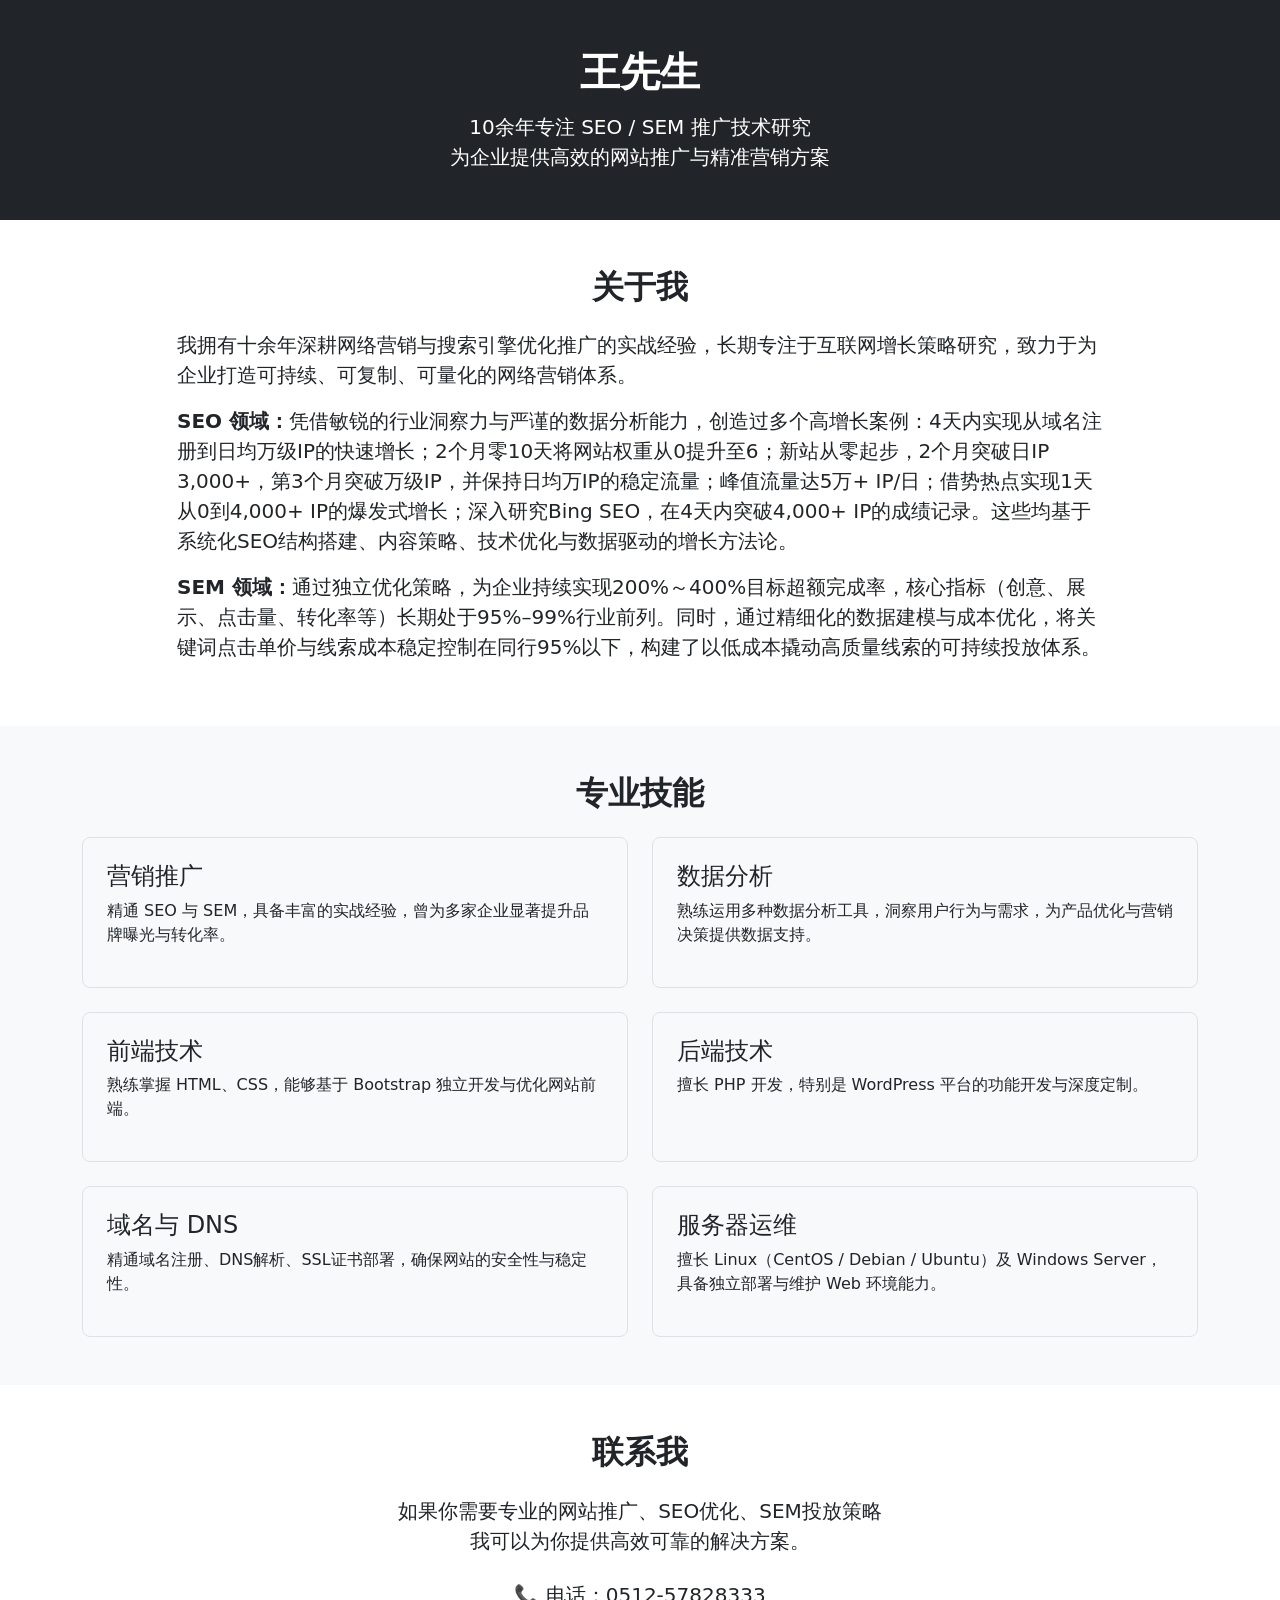
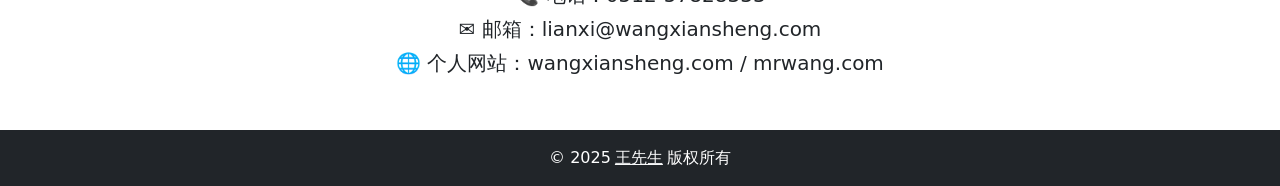
==== index.html @ b8cbc9df "Update index.html" ====
<!DOCTYPE html>
<html lang="zh-CN">
<head>
    <meta charset="UTF-8">
    <meta name="viewport" content="width=device-width, initial-scale=1">
    <title>王先生</title>
    <link href="https://cdnjs.cloudflare.com/ajax/libs/bootstrap/5.3.0/css/bootstrap.min.css" rel="stylesheet">
    <!-- SEO Meta Tags -->
    <meta name="description" content="王先生，10余年专注SEO与SEM实战经验，提供网站优化、搜索引擎营销、Google Ads投放、数据分析、网站开发与服务器运维等专业服务。">
    <meta name="keywords" content="王先生, SEO, SEM, 网站推广, 搜索引擎优化, Google Ads, 网站开发, 服务器运维, 独立站推广">
    <meta name="author" content="王先生">

    <!-- Open Graph Meta -->
    <meta property="og:title" content="王先生 · SEO / SEM 专家">
    <meta property="og:description" content="王先生，10余年专注SEO与SEM实战经验，提供网站优化、搜索引擎营销、Google Ads投放、数据分析、网站开发与服务器运维等专业服务。">
    <meta property="og:image" content="https://www.wangxiansheng.com/images/logo.png">
    <meta property="og:type" content="website">
    <meta property="og:url" content="https://wxs.info/">

    <!-- Twitter Cards -->
    <meta name="twitter:card" content="summary_large_image">
    <meta name="twitter:title" content="王先生 · SEO / SEM 专家">
    <meta name="twitter:description" content="王先生，10余年专注SEO与SEM实战经验，提供网站优化、搜索引擎营销、Google Ads投放、数据分析、网站开发与服务器运维等专业服务。">
    <meta name="twitter:image" content="https://www.wangxiansheng.com/images/logo.png">

</head>
<body>
    <header class="bg-dark text-white py-5">
        <div class="container text-center">
            <h1 class="fw-bold">王先生</h1>
            <p class="lead mt-3 mb-0">10余年专注 SEO / SEM 推广技术研究<br>为企业提供高效的网站推广与精准营销方案</p>
        </div>
    </header>

    <section class="py-5">
        <div class="container">
            <h2 class="mb-4 fw-bold text-center">关于我</h2>
            <div class="row justify-content-center">
                <div class="col-lg-10">
                    <p class="fs-5">我拥有十余年深耕网络营销与搜索引擎优化推广的实战经验，长期专注于互联网增长策略研究，致力于为企业打造可持续、可复制、可量化的网络营销体系。</p>
                    <p class="fs-5"><strong>SEO 领域：</strong>凭借敏锐的行业洞察力与严谨的数据分析能力，创造过多个高增长案例：4天内实现从域名注册到日均万级IP的快速增长；2个月零10天将网站权重从0提升至6；新站从零起步，2个月突破日IP 3,000+，第3个月突破万级IP，并保持日均万IP的稳定流量；峰值流量达5万+ IP/日；借势热点实现1天从0到4,000+ IP的爆发式增长；深入研究Bing SEO，在4天内突破4,000+ IP的成绩记录。这些均基于系统化SEO结构搭建、内容策略、技术优化与数据驱动的增长方法论。</p>
                    <p class="fs-5"><strong>SEM 领域：</strong>通过独立优化策略，为企业持续实现200%～400%目标超额完成率，核心指标（创意、展示、点击量、转化率等）长期处于95%–99%行业前列。同时，通过精细化的数据建模与成本优化，将关键词点击单价与线索成本稳定控制在同行95%以下，构建了以低成本撬动高质量线索的可持续投放体系。</p>
                </div>
            </div>
        </div>
    </section>

    <section class="bg-light py-5">
        <div class="container">
            <h2 class="fw-bold mb-4 text-center">专业技能</h2>
            <div class="row g-4">
                <div class="col-md-6">
                    <div class="p-4 border rounded-3 h-100">
                        <h4>营销推广</h4>
                        <p>精通 SEO 与 SEM，具备丰富的实战经验，曾为多家企业显著提升品牌曝光与转化率。</p>
                    </div>
                </div>
                <div class="col-md-6">
                    <div class="p-4 border rounded-3 h-100">
                        <h4>数据分析</h4>
                        <p>熟练运用多种数据分析工具，洞察用户行为与需求，为产品优化与营销决策提供数据支持。</p>
                    </div>
                </div>
                <div class="col-md-6">
                    <div class="p-4 border rounded-3 h-100">
                        <h4>前端技术</h4>
                        <p>熟练掌握 HTML、CSS，能够基于 Bootstrap 独立开发与优化网站前端。</p>
                    </div>
                </div>
                <div class="col-md-6">
                    <div class="p-4 border rounded-3 h-100">
                        <h4>后端技术</h4>
                        <p>擅长 PHP 开发，特别是 WordPress 平台的功能开发与深度定制。</p>
                    </div>
                </div>
                <div class="col-md-6">
                    <div class="p-4 border rounded-3 h-100">
                        <h4>域名与 DNS</h4>
                        <p>精通域名注册、DNS解析、SSL证书部署，确保网站的安全性与稳定性。</p>
                    </div>
                </div>
                <div class="col-md-6">
                    <div class="p-4 border rounded-3 h-100">
                        <h4>服务器运维</h4>
                        <p>擅长 Linux（CentOS / Debian / Ubuntu）及 Windows Server，具备独立部署与维护 Web 环境能力。</p>
                    </div>
                </div>
            </div>
        </div>
    </section>

    <section class="py-5">
        <div class="container text-center">
            <h2 class="fw-bold mb-4">联系我</h2>
            <p class="fs-5">如果你需要专业的网站推广、SEO优化、SEM投放策略<br>我可以为你提供高效可靠的解决方案。</p>
            <div class="mt-4">
                <p class="mb-1 fs-5">📞 电话：0512-57828333</p>
                <p class="mb-1 fs-5">✉️ 邮箱：lianxi@wangxiansheng.com</p>
                <p class="mb-1 fs-5">🌐 个人网站：wangxiansheng.com / mrwang.com</p>
            </div>
        </div>
    </section>

    <footer class="bg-dark text-white text-center py-3">
        <p class="mb-0">© 2025<a href="https://www.wangxiansheng.com/" class="text-light mx-1" title="王先生">王先生</a>版权所有</p>
    </footer>

    <script src="https://cdnjs.cloudflare.com/ajax/libs/bootstrap/5.3.0/js/bootstrap.bundle.min.js"></script>
</body>
</html>
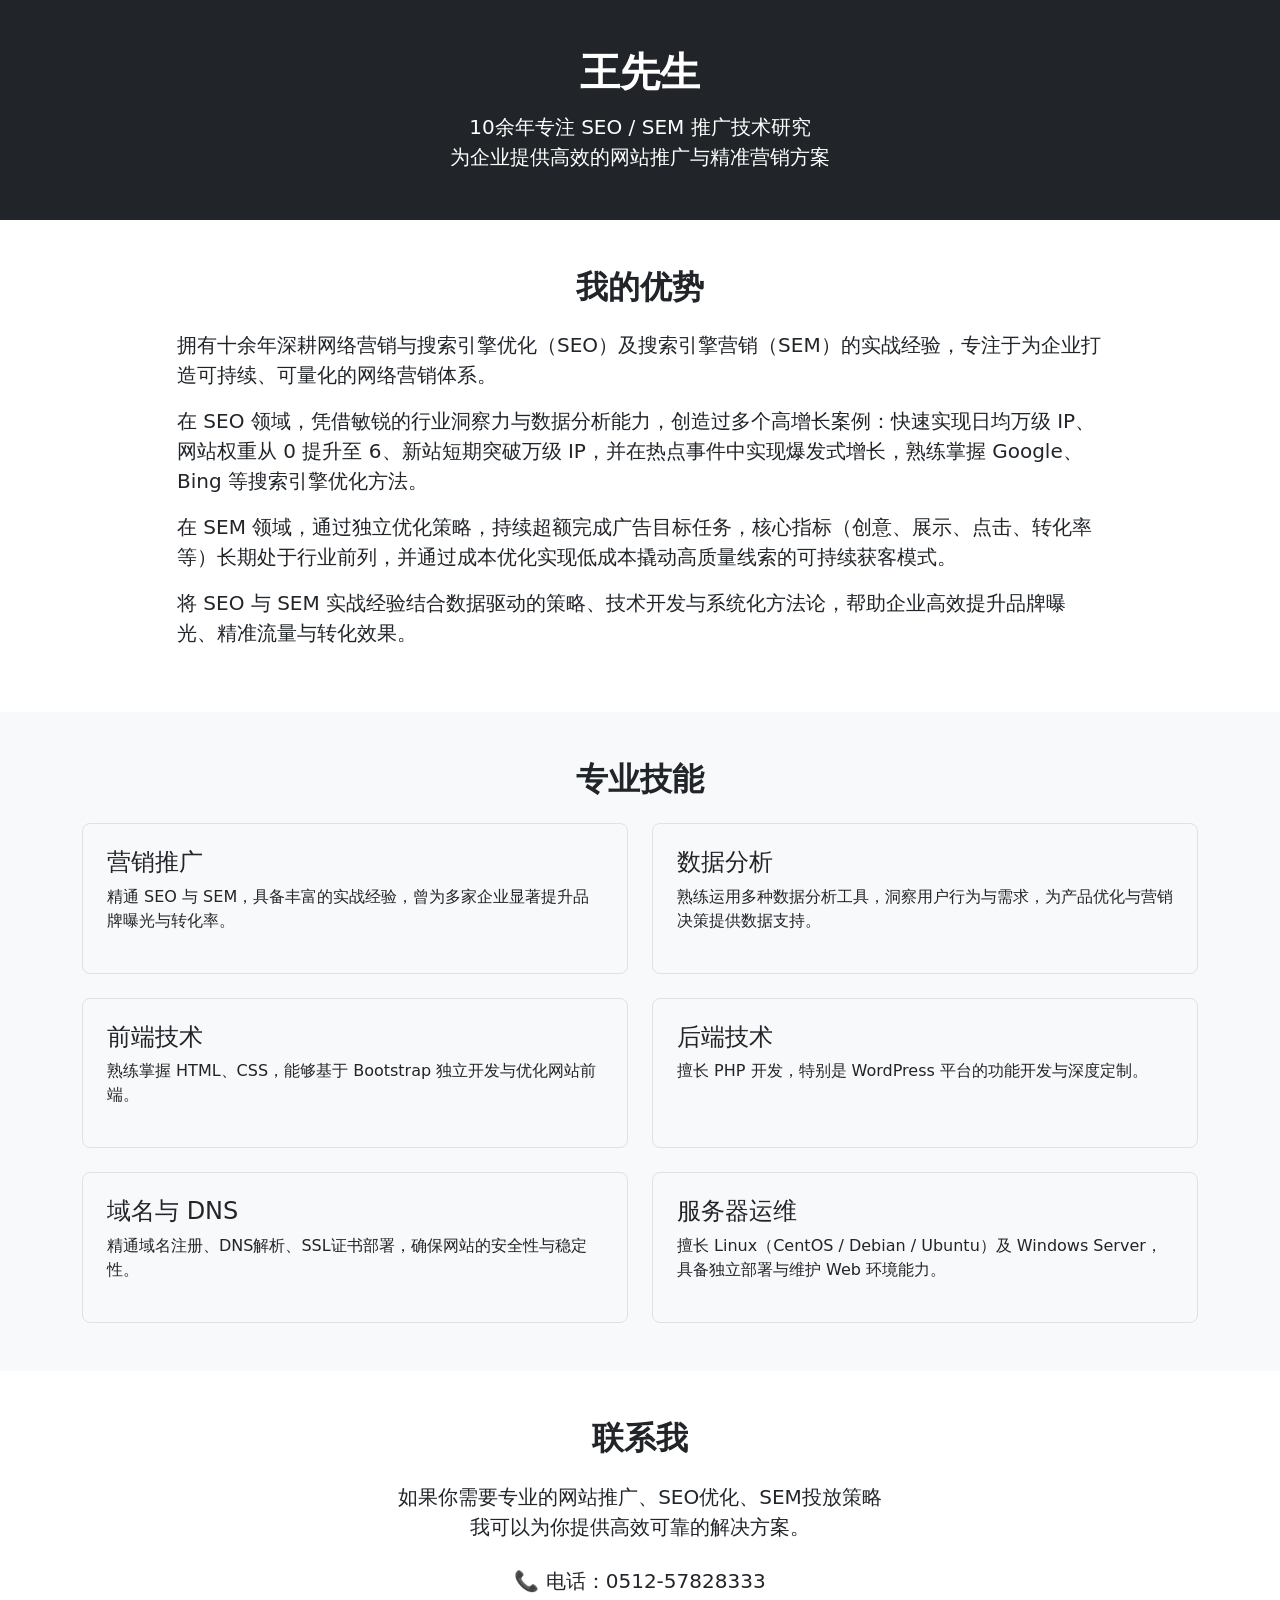
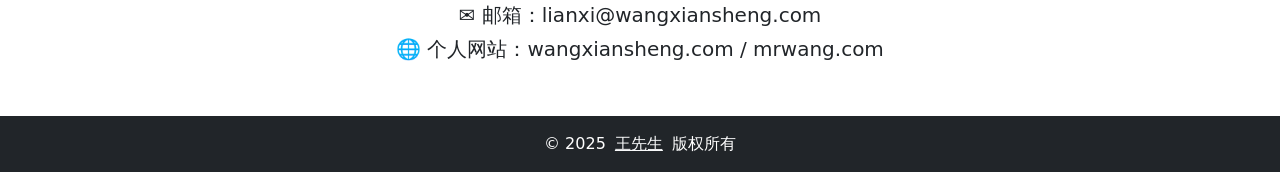
==== commit 321466b2: "Update index.html" ====
--- a/index.html
+++ b/index.html
@@ -5,6 +5,7 @@
     <meta name="viewport" content="width=device-width, initial-scale=1">
     <title>王先生</title>
     <link href="https://cdnjs.cloudflare.com/ajax/libs/bootstrap/5.3.0/css/bootstrap.min.css" rel="stylesheet">
+
     <!-- SEO Meta Tags -->
     <meta name="description" content="王先生，10余年专注SEO与SEM实战经验，提供网站优化、搜索引擎营销、Google Ads投放、数据分析、网站开发与服务器运维等专业服务。">
     <meta name="keywords" content="王先生, SEO, SEM, 网站推广, 搜索引擎优化, Google Ads, 网站开发, 服务器运维, 独立站推广">
@@ -22,7 +23,6 @@
     <meta name="twitter:title" content="王先生 · SEO / SEM 专家">
     <meta name="twitter:description" content="王先生，10余年专注SEO与SEM实战经验，提供网站优化、搜索引擎营销、Google Ads投放、数据分析、网站开发与服务器运维等专业服务。">
     <meta name="twitter:image" content="https://www.wangxiansheng.com/images/logo.png">
-
 </head>
 <body>
     <header class="bg-dark text-white py-5">
@@ -34,12 +34,13 @@
 
     <section class="py-5">
         <div class="container">
-            <h2 class="mb-4 fw-bold text-center">关于我</h2>
+            <h2 class="mb-4 fw-bold text-center">我的优势</h2>
             <div class="row justify-content-center">
                 <div class="col-lg-10">
-                    <p class="fs-5">我拥有十余年深耕网络营销与搜索引擎优化推广的实战经验，长期专注于互联网增长策略研究，致力于为企业打造可持续、可复制、可量化的网络营销体系。</p>
-                    <p class="fs-5"><strong>SEO 领域：</strong>凭借敏锐的行业洞察力与严谨的数据分析能力，创造过多个高增长案例：4天内实现从域名注册到日均万级IP的快速增长；2个月零10天将网站权重从0提升至6；新站从零起步，2个月突破日IP 3,000+，第3个月突破万级IP，并保持日均万IP的稳定流量；峰值流量达5万+ IP/日；借势热点实现1天从0到4,000+ IP的爆发式增长；深入研究Bing SEO，在4天内突破4,000+ IP的成绩记录。这些均基于系统化SEO结构搭建、内容策略、技术优化与数据驱动的增长方法论。</p>
-                    <p class="fs-5"><strong>SEM 领域：</strong>通过独立优化策略，为企业持续实现200%～400%目标超额完成率，核心指标（创意、展示、点击量、转化率等）长期处于95%–99%行业前列。同时，通过精细化的数据建模与成本优化，将关键词点击单价与线索成本稳定控制在同行95%以下，构建了以低成本撬动高质量线索的可持续投放体系。</p>
+                    <p class="fs-5">拥有十余年深耕网络营销与搜索引擎优化（SEO）及搜索引擎营销（SEM）的实战经验，专注于为企业打造可持续、可量化的网络营销体系。</p>
+                    <p class="fs-5">在 SEO 领域，凭借敏锐的行业洞察力与数据分析能力，创造过多个高增长案例：快速实现日均万级 IP、网站权重从 0 提升至 6、新站短期突破万级 IP，并在热点事件中实现爆发式增长，熟练掌握 Google、Bing 等搜索引擎优化方法。</p>
+                    <p class="fs-5">在 SEM 领域，通过独立优化策略，持续超额完成广告目标任务，核心指标（创意、展示、点击、转化率等）长期处于行业前列，并通过成本优化实现低成本撬动高质量线索的可持续获客模式。</p>
+                    <p class="fs-5">将 SEO 与 SEM 实战经验结合数据驱动的策略、技术开发与系统化方法论，帮助企业高效提升品牌曝光、精准流量与转化效果。</p>
                 </div>
             </div>
         </div>
@@ -102,7 +103,7 @@
     </section>
 
     <footer class="bg-dark text-white text-center py-3">
-        <p class="mb-0">© 2025<a href="https://www.wangxiansheng.com/" class="text-light mx-1" title="王先生">王先生</a>版权所有</p>
+        <p class="mb-0">© 2025 <a href="https://www.wangxiansheng.com/" class="text-light mx-1" title="王先生">王先生</a> 版权所有</p>
     </footer>
 
     <script src="https://cdnjs.cloudflare.com/ajax/libs/bootstrap/5.3.0/js/bootstrap.bundle.min.js"></script>
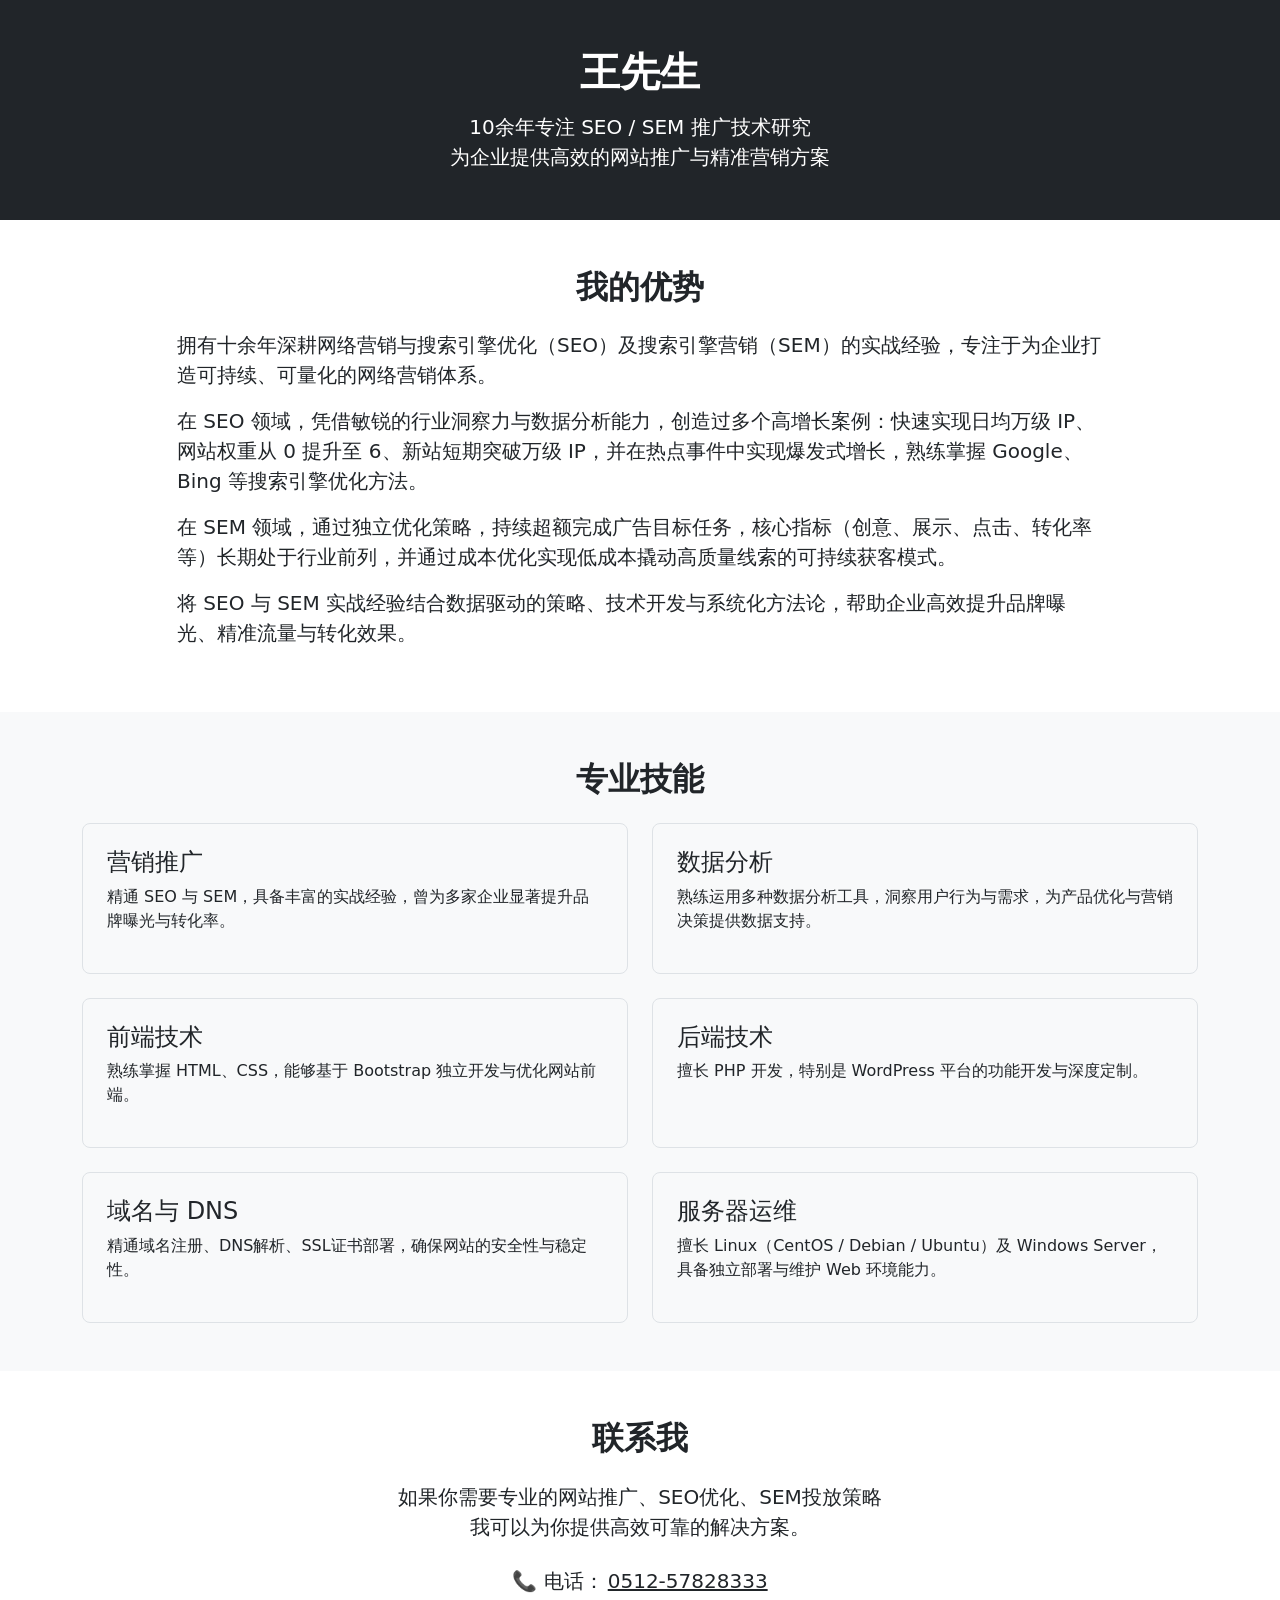
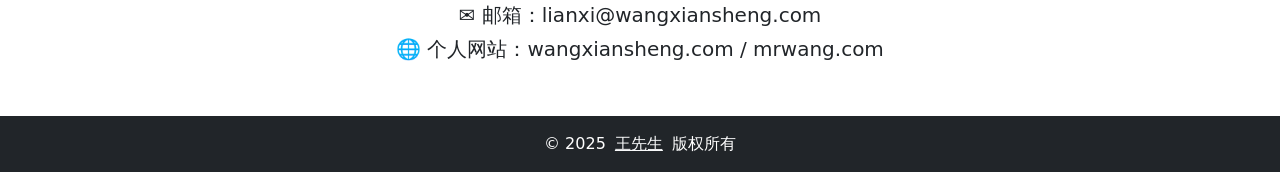
==== commit db9843b1: "Update index.html" ====
--- a/index.html
+++ b/index.html
@@ -95,7 +95,7 @@
             <h2 class="fw-bold mb-4">联系我</h2>
             <p class="fs-5">如果你需要专业的网站推广、SEO优化、SEM投放策略<br>我可以为你提供高效可靠的解决方案。</p>
             <div class="mt-4">
-                <p class="mb-1 fs-5">📞 电话：0512-57828333</p>
+                <p class="mb-1 fs-5">📞 电话：<a href="tel:0512-57828333" class="text-dark ms-1" title="王先生联系电话">0512-57828333</a></p>
                 <p class="mb-1 fs-5">✉️ 邮箱：lianxi@wangxiansheng.com</p>
                 <p class="mb-1 fs-5">🌐 个人网站：wangxiansheng.com / mrwang.com</p>
             </div>
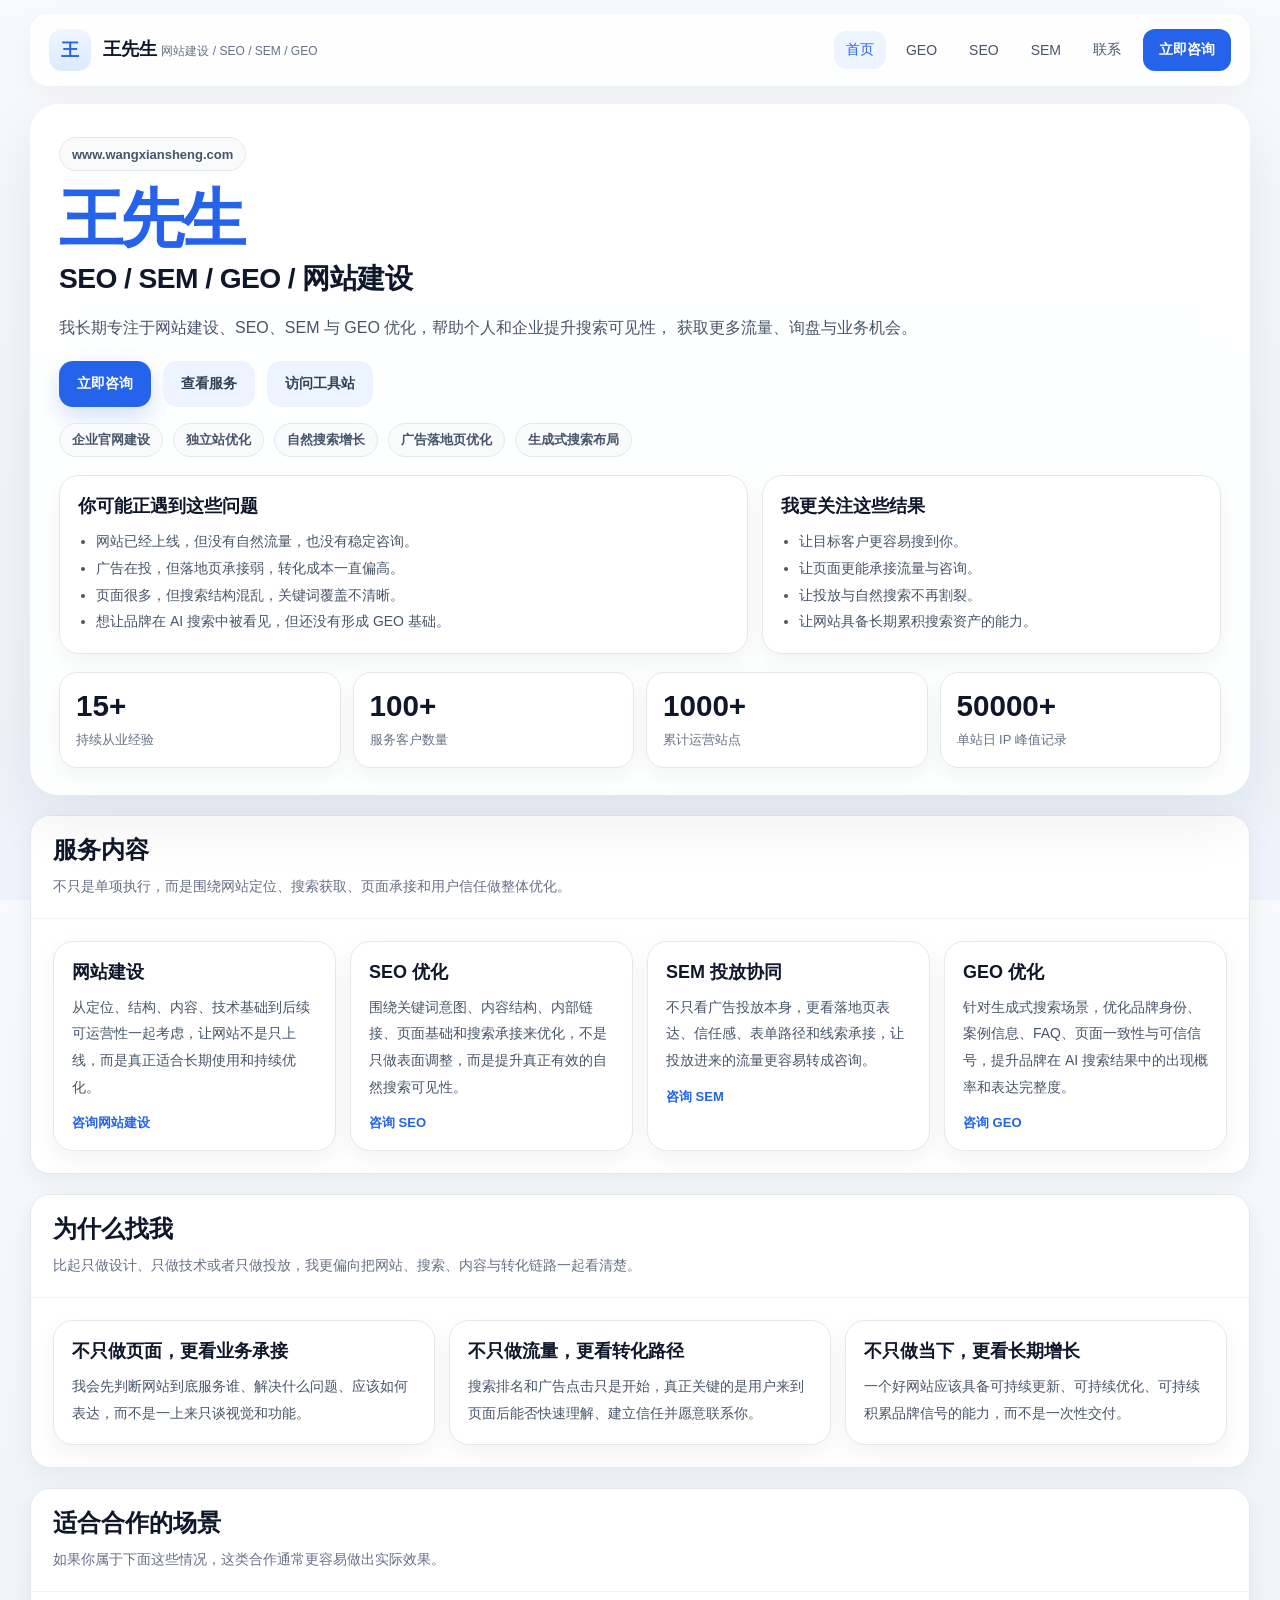
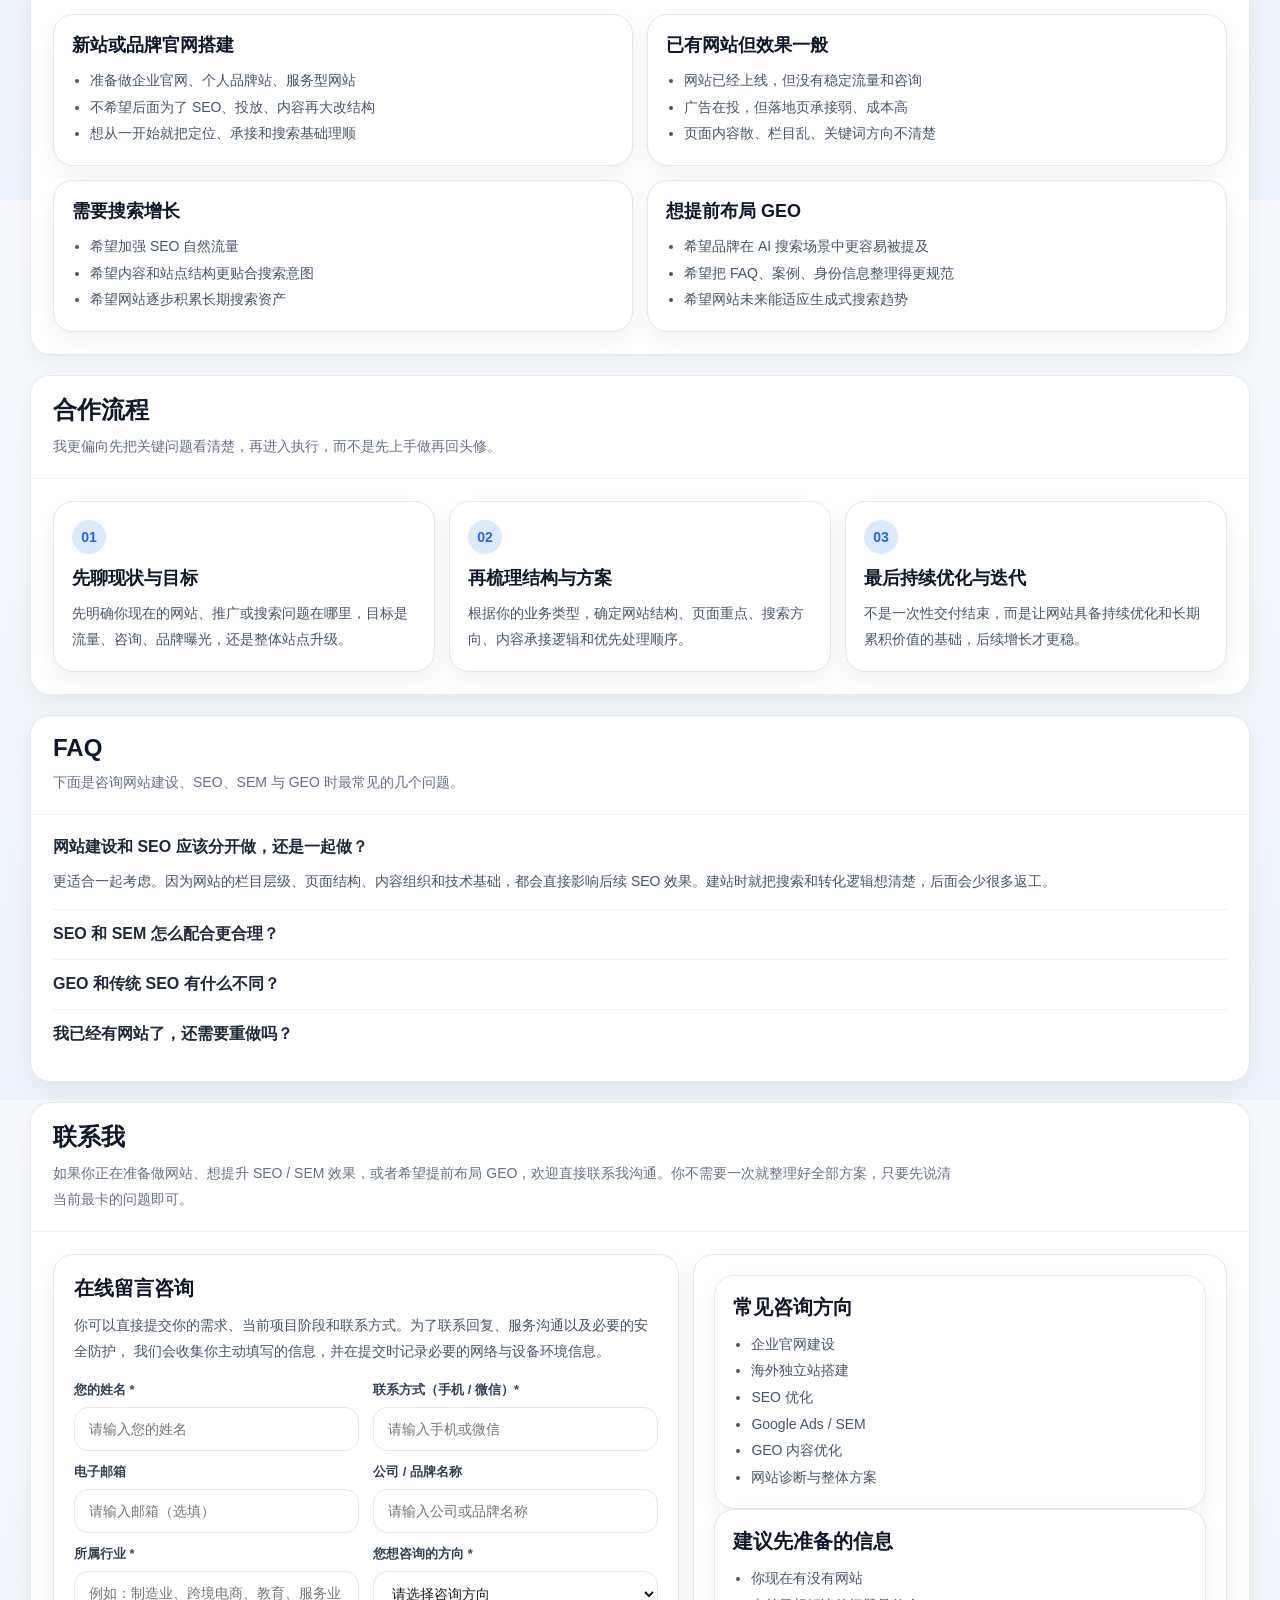
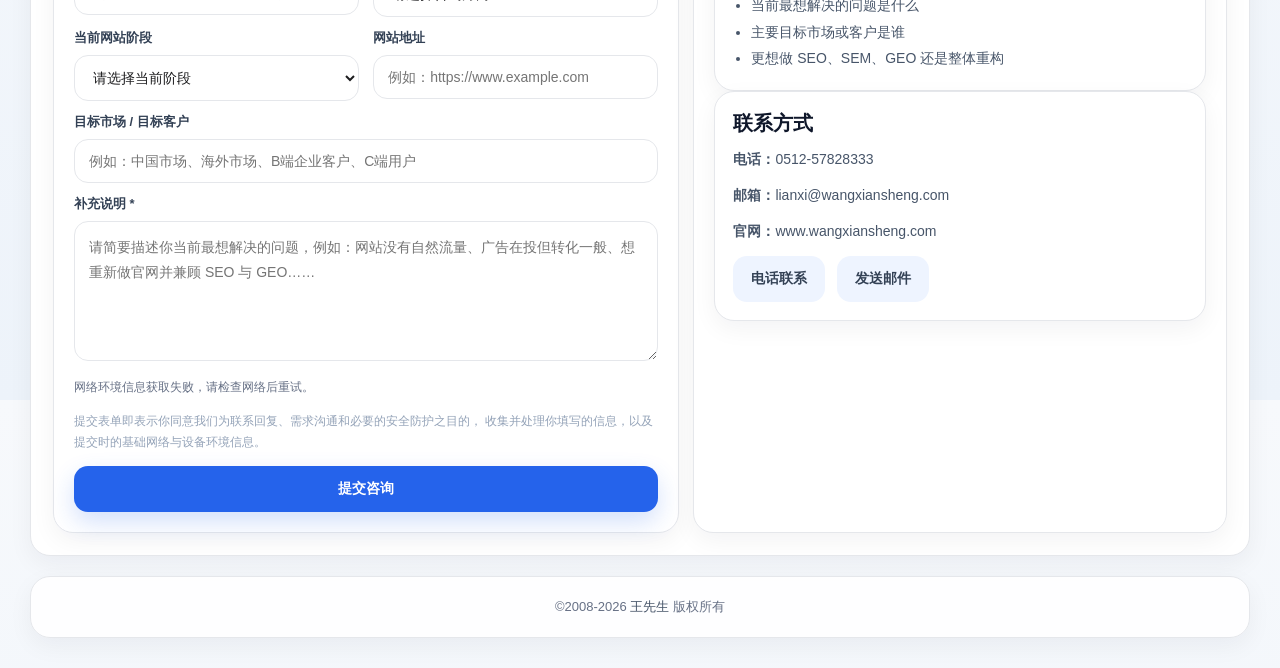
==== commit 652141be: "Add files via upload" ====
--- a/index.html
+++ b/index.html
@@ -1,111 +1,726 @@
 <!DOCTYPE html>
 <html lang="zh-CN">
 <head>
-    <meta charset="UTF-8">
-    <meta name="viewport" content="width=device-width, initial-scale=1">
-    <title>王先生</title>
-    <link href="https://cdnjs.cloudflare.com/ajax/libs/bootstrap/5.3.0/css/bootstrap.min.css" rel="stylesheet">
-
-    <!-- SEO Meta Tags -->
-    <meta name="description" content="王先生，10余年专注SEO与SEM实战经验，提供网站优化、搜索引擎营销、Google Ads投放、数据分析、网站开发与服务器运维等专业服务。">
-    <meta name="keywords" content="王先生, SEO, SEM, 网站推广, 搜索引擎优化, Google Ads, 网站开发, 服务器运维, 独立站推广">
-    <meta name="author" content="王先生">
-
-    <!-- Open Graph Meta -->
-    <meta property="og:title" content="王先生 · SEO / SEM 专家">
-    <meta property="og:description" content="王先生，10余年专注SEO与SEM实战经验，提供网站优化、搜索引擎营销、Google Ads投放、数据分析、网站开发与服务器运维等专业服务。">
-    <meta property="og:image" content="https://www.wangxiansheng.com/images/logo.png">
-    <meta property="og:type" content="website">
-    <meta property="og:url" content="https://wxs.info/">
-
-    <!-- Twitter Cards -->
-    <meta name="twitter:card" content="summary_large_image">
-    <meta name="twitter:title" content="王先生 · SEO / SEM 专家">
-    <meta name="twitter:description" content="王先生，10余年专注SEO与SEM实战经验，提供网站优化、搜索引擎营销、Google Ads投放、数据分析、网站开发与服务器运维等专业服务。">
-    <meta name="twitter:image" content="https://www.wangxiansheng.com/images/logo.png">
+  <meta charset="UTF-8" />
+  <meta name="viewport" content="width=device-width, initial-scale=1.0" />
+
+  <title>王先生 - 网站建设 / SEO / SEM / GEO 优化</title>
+  <meta name="description" content="王先生长期专注于网站建设、SEO、SEM 与 GEO 优化，帮助个人和企业提升搜索可见性，获取更多流量、询盘与业务机会。" />
+  <meta name="keywords" content="王先生,网站建设,SEO,SEM,GEO,生成式搜索优化,搜索优化,企业官网建设,独立站优化" />
+  <meta name="author" content="王先生" />
+  <meta name="application-name" content="王先生" />
+  <meta name="robots" content="index,follow,max-image-preview:large,max-snippet:-1,max-video-preview:-1" />
+  <meta name="referrer" content="strict-origin-when-cross-origin" />
+  <meta name="format-detection" content="telephone=no,email=no,address=no" />
+  <meta name="theme-color" content="#2563eb" />
+  <meta name="color-scheme" content="light" />
+
+  <link rel="canonical" href="https://www.wangxiansheng.com/" />
+
+  <meta property="og:type" content="website" />
+  <meta property="og:locale" content="zh_CN" />
+  <meta property="og:site_name" content="王先生" />
+  <meta property="og:title" content="王先生 - 网站建设 / SEO / SEM / GEO 优化" />
+  <meta property="og:description" content="王先生长期专注于网站建设、SEO、SEM 与 GEO 优化，帮助个人和企业提升搜索可见性，获取更多流量、询盘与业务机会。" />
+  <meta property="og:url" content="https://www.wangxiansheng.com/" />
+
+  <meta name="twitter:card" content="summary" />
+  <meta name="twitter:title" content="王先生 - 网站建设 / SEO / SEM / GEO 优化" />
+  <meta name="twitter:description" content="王先生长期专注于网站建设、SEO、SEM 与 GEO 优化，帮助个人和企业提升搜索可见性，获取更多流量、询盘与业务机会。" />
+
+    <link rel="stylesheet" href="/static/style.css" />
+
+
+  <script type="application/ld+json">
+  {
+    "@context": "https://schema.org",
+    "@type": "WebSite",
+    "name": "王先生",
+    "url": "https://www.wangxiansheng.com/"
+  }
+  </script>
+
+  <script type="application/ld+json">
+  {
+    "@context": "https://schema.org",
+    "@type": "Person",
+    "name": "王先生",
+    "url": "https://www.wangxiansheng.com/",
+    "email": "lianxi@wangxiansheng.com",
+    "telephone": "0512-57828333",
+    "jobTitle": "SEO / SEM / GEO / 网站建设顾问",
+    "description": "长期从事网站建设、SEO、SEM 与 GEO 优化，帮助个人和企业提升搜索可见性、获取更多流量、询盘与业务机会。",
+    "knowsAbout": [
+      "网站建设",
+      "SEO",
+      "SEM",
+      "GEO",
+      "生成式搜索优化",
+      "企业官网优化",
+      "搜索流量增长",
+      "落地页优化"
+    ]
+  }
+  </script>
+
+  <script type="application/ld+json">
+  {
+    "@context": "https://schema.org",
+    "@type": "ProfessionalService",
+    "name": "王先生",
+    "url": "https://www.wangxiansheng.com/",
+    "description": "专注网站建设、SEO、SEM 与 GEO 优化，帮助个人和企业提升搜索可见性、获取更多流量、询盘与业务机会。",
+    "email": "lianxi@wangxiansheng.com",
+    "telephone": "0512-57828333",
+    "serviceType": [
+      "网站建设",
+      "SEO 优化",
+      "SEM 投放",
+      "GEO 优化"
+    ],
+    "areaServed": "中国"
+  }
+  </script>
+
+  <script type="application/ld+json">
+  {
+    "@context": "https://schema.org",
+    "@type": "FAQPage",
+    "mainEntity": [
+      {
+        "@type": "Question",
+        "name": "网站建设和 SEO 应该分开做，还是一起做？",
+        "acceptedAnswer": {
+          "@type": "Answer",
+          "text": "更适合一起考虑。因为网站的栏目层级、页面结构、内容组织和技术基础，都会直接影响后续 SEO 效果。建站时就把搜索和转化逻辑想清楚，后面会少很多返工。"
+        }
+      },
+      {
+        "@type": "Question",
+        "name": "SEO 和 SEM 怎么配合更合理？",
+        "acceptedAnswer": {
+          "@type": "Answer",
+          "text": "SEO 更偏长期自然流量，SEM 更偏即时高意图获取。更稳的方式通常不是二选一，而是让 SEM 承接短期目标，同时用 SEO 建立长期内容和自然搜索基础。"
+        }
+      },
+      {
+        "@type": "Question",
+        "name": "GEO 和传统 SEO 有什么不同？",
+        "acceptedAnswer": {
+          "@type": "Answer",
+          "text": "GEO 更关注品牌在生成式搜索、AI 问答和新型检索场景中的可见性。除了页面优化本身，还更强调身份信息、案例证据、FAQ、内容一致性和可信度信号。"
+        }
+      }
+    ]
+  }
+  </script>
 </head>
-<body>
-    <header class="bg-dark text-white py-5">
-        <div class="container text-center">
-            <h1 class="fw-bold">王先生</h1>
-            <p class="lead mt-3 mb-0">10余年专注 SEO / SEM 推广技术研究<br>为企业提供高效的网站推广与精准营销方案</p>
-        </div>
-    </header>
-
-    <section class="py-5">
-        <div class="container">
-            <h2 class="mb-4 fw-bold text-center">我的优势</h2>
-            <div class="row justify-content-center">
-                <div class="col-lg-10">
-                    <p class="fs-5">拥有十余年深耕网络营销与搜索引擎优化（SEO）及搜索引擎营销（SEM）的实战经验，专注于为企业打造可持续、可量化的网络营销体系。</p>
-                    <p class="fs-5">在 SEO 领域，凭借敏锐的行业洞察力与数据分析能力，创造过多个高增长案例：快速实现日均万级 IP、网站权重从 0 提升至 6、新站短期突破万级 IP，并在热点事件中实现爆发式增长，熟练掌握 Google、Bing 等搜索引擎优化方法。</p>
-                    <p class="fs-5">在 SEM 领域，通过独立优化策略，持续超额完成广告目标任务，核心指标（创意、展示、点击、转化率等）长期处于行业前列，并通过成本优化实现低成本撬动高质量线索的可持续获客模式。</p>
-                    <p class="fs-5">将 SEO 与 SEM 实战经验结合数据驱动的策略、技术开发与系统化方法论，帮助企业高效提升品牌曝光、精准流量与转化效果。</p>
+<body class="page-home">
+  <div class="page">
+    <header class="topbar" aria-label="顶部导航">
+  <div class="topbar-inner">
+    <a class="brand" href="/">
+      <span class="brand-mark">王</span>
+      <span class="brand-info">
+        <span class="brand-title">王先生</span>
+        <span class="brand-sub">网站建设 / SEO / SEM / GEO</span>
+      </span>
+    </a>
+
+    <div class="nav-wrap">
+      <nav class="nav" aria-label="桌面导航">
+        <a href="/" class="active">首页</a>
+        <a href="/geo.html" class="">GEO</a>
+        <a href="/seo.html" class="">SEO</a>
+        <a href="/sem.html" class="">SEM</a>
+        <a href="/lianxi.html" class="">联系</a>
+      </nav>
+
+      <a class="nav-cta" href="/lianxi.html">立即咨询</a>
+      <button class="menu-toggle" id="menuToggle" type="button" aria-label="打开菜单" aria-expanded="false" aria-controls="mobileNav">☰</button>
+    </div>
+  </div>
+
+  <div class="mobile-nav" id="mobileNav">
+    <div class="mobile-nav-inner">
+      <a href="/">首页</a>
+      <a href="/geo.html">GEO 页面</a>
+      <a href="/seo.html">SEO 页面</a>
+      <a href="/sem.html">SEM 页面</a>
+      <a href="/lianxi.html">联系我</a>
+      <a href="/lianxi.html">立即咨询</a>
+    </div>
+  </div>
+</header>
+
+    <main>
+      <section class="hero">
+        <div class="eyebrow">www.wangxiansheng.com</div>
+
+        <h1 class="hero-title">王先生</h1>
+
+        <h2 class="hero-services">SEO / SEM / GEO / 网站建设</h2>
+
+        <p class="lead">
+          我长期专注于网站建设、SEO、SEM 与 GEO 优化，帮助个人和企业提升搜索可见性，
+          获取更多流量、询盘与业务机会。
+        </p>
+
+        <div class="hero-actions">
+          <a class="btn btn-primary" href="#contact">立即咨询</a>
+          <a class="btn btn-light" href="#services">查看服务</a>
+          <a class="btn btn-light" href="https://gongju.wangxiansheng.com/" target="_blank" rel="noopener noreferrer">访问工具站</a>
+        </div>
+
+        <div class="hero-tags">
+          <span class="tag">企业官网建设</span>
+          <span class="tag">独立站优化</span>
+          <span class="tag">自然搜索增长</span>
+          <span class="tag">广告落地页优化</span>
+          <span class="tag">生成式搜索布局</span>
+        </div>
+
+        <div class="hero-summary">
+          <div class="hero-panel">
+            <h3>你可能正遇到这些问题</h3>
+            <ul>
+              <li>网站已经上线，但没有自然流量，也没有稳定咨询。</li>
+              <li>广告在投，但落地页承接弱，转化成本一直偏高。</li>
+              <li>页面很多，但搜索结构混乱，关键词覆盖不清晰。</li>
+              <li>想让品牌在 AI 搜索中被看见，但还没有形成 GEO 基础。</li>
+            </ul>
+          </div>
+
+          <div class="hero-panel">
+            <h3>我更关注这些结果</h3>
+            <ul>
+              <li>让目标客户更容易搜到你。</li>
+              <li>让页面更能承接流量与咨询。</li>
+              <li>让投放与自然搜索不再割裂。</li>
+              <li>让网站具备长期累积搜索资产的能力。</li>
+            </ul>
+          </div>
+        </div>
+
+        <div class="metrics">
+          <div class="metric">
+            <div class="metric-num">15+</div>
+            <div class="metric-text">持续从业经验</div>
+          </div>
+          <div class="metric">
+            <div class="metric-num">100+</div>
+            <div class="metric-text">服务客户数量</div>
+          </div>
+          <div class="metric">
+            <div class="metric-num">1000+</div>
+            <div class="metric-text">累计运营站点</div>
+          </div>
+          <div class="metric">
+            <div class="metric-num">50000+</div>
+            <div class="metric-text">单站日 IP 峰值记录</div>
+          </div>
+        </div>
+      </section>
+
+      <section class="section" id="services">
+        <div class="card">
+          <div class="section-head">
+            <h2>服务内容</h2>
+            <p>不只是单项执行，而是围绕网站定位、搜索获取、页面承接和用户信任做整体优化。</p>
+          </div>
+          <div class="section-body">
+            <div class="grid-4">
+              <article class="mini-card">
+                <h3>网站建设</h3>
+                <p>从定位、结构、内容、技术基础到后续可运营性一起考虑，让网站不是只上线，而是真正适合长期使用和持续优化。</p>
+                <a class="more" href="#contact">咨询网站建设</a>
+              </article>
+
+              <article class="mini-card">
+                <h3>SEO 优化</h3>
+                <p>围绕关键词意图、内容结构、内部链接、页面基础和搜索承接来优化，不是只做表面调整，而是提升真正有效的自然搜索可见性。</p>
+                <a class="more" href="#contact">咨询 SEO</a>
+              </article>
+
+              <article class="mini-card">
+                <h3>SEM 投放协同</h3>
+                <p>不只看广告投放本身，更看落地页表达、信任感、表单路径和线索承接，让投放进来的流量更容易转成咨询。</p>
+                <a class="more" href="#contact">咨询 SEM</a>
+              </article>
+
+              <article class="mini-card">
+                <h3>GEO 优化</h3>
+                <p>针对生成式搜索场景，优化品牌身份、案例信息、FAQ、页面一致性与可信信号，提升品牌在 AI 搜索结果中的出现概率和表达完整度。</p>
+                <a class="more" href="#contact">咨询 GEO</a>
+              </article>
+            </div>
+          </div>
+        </div>
+      </section>
+
+      <section class="section" id="advantage">
+        <div class="card">
+          <div class="section-head">
+            <h2>为什么找我</h2>
+            <p>比起只做设计、只做技术或者只做投放，我更偏向把网站、搜索、内容与转化链路一起看清楚。</p>
+          </div>
+          <div class="section-body">
+            <div class="grid-3">
+              <div class="mini-card">
+                <h3>不只做页面，更看业务承接</h3>
+                <p>我会先判断网站到底服务谁、解决什么问题、应该如何表达，而不是一上来只谈视觉和功能。</p>
+              </div>
+
+              <div class="mini-card">
+                <h3>不只做流量，更看转化路径</h3>
+                <p>搜索排名和广告点击只是开始，真正关键的是用户来到页面后能否快速理解、建立信任并愿意联系你。</p>
+              </div>
+
+              <div class="mini-card">
+                <h3>不只做当下，更看长期增长</h3>
+                <p>一个好网站应该具备可持续更新、可持续优化、可持续积累品牌信号的能力，而不是一次性交付。</p>
+              </div>
+            </div>
+          </div>
+        </div>
+      </section>
+
+      <section class="section" id="scene">
+        <div class="card">
+          <div class="section-head">
+            <h2>适合合作的场景</h2>
+            <p>如果你属于下面这些情况，这类合作通常更容易做出实际效果。</p>
+          </div>
+          <div class="section-body">
+            <div class="grid-2">
+              <div class="mini-card">
+                <h3>新站或品牌官网搭建</h3>
+                <ul>
+                  <li>准备做企业官网、个人品牌站、服务型网站</li>
+                  <li>不希望后面为了 SEO、投放、内容再大改结构</li>
+                  <li>想从一开始就把定位、承接和搜索基础理顺</li>
+                </ul>
+              </div>
+
+              <div class="mini-card">
+                <h3>已有网站但效果一般</h3>
+                <ul>
+                  <li>网站已经上线，但没有稳定流量和咨询</li>
+                  <li>广告在投，但落地页承接弱、成本高</li>
+                  <li>页面内容散、栏目乱、关键词方向不清楚</li>
+                </ul>
+              </div>
+
+              <div class="mini-card">
+                <h3>需要搜索增长</h3>
+                <ul>
+                  <li>希望加强 SEO 自然流量</li>
+                  <li>希望内容和站点结构更贴合搜索意图</li>
+                  <li>希望网站逐步积累长期搜索资产</li>
+                </ul>
+              </div>
+
+              <div class="mini-card">
+                <h3>想提前布局 GEO</h3>
+                <ul>
+                  <li>希望品牌在 AI 搜索场景中更容易被提及</li>
+                  <li>希望把 FAQ、案例、身份信息整理得更规范</li>
+                  <li>希望网站未来能适应生成式搜索趋势</li>
+                </ul>
+              </div>
+            </div>
+          </div>
+        </div>
+      </section>
+
+      <section class="section" id="process">
+        <div class="card">
+          <div class="section-head">
+            <h2>合作流程</h2>
+            <p>我更偏向先把关键问题看清楚，再进入执行，而不是先上手做再回头修。</p>
+          </div>
+          <div class="section-body">
+            <div class="process-grid">
+              <div class="mini-card">
+                <div class="step-no">01</div>
+                <h3>先聊现状与目标</h3>
+                <p>先明确你现在的网站、推广或搜索问题在哪里，目标是流量、咨询、品牌曝光，还是整体站点升级。</p>
+              </div>
+
+              <div class="mini-card">
+                <div class="step-no">02</div>
+                <h3>再梳理结构与方案</h3>
+                <p>根据你的业务类型，确定网站结构、页面重点、搜索方向、内容承接逻辑和优先处理顺序。</p>
+              </div>
+
+              <div class="mini-card">
+                <div class="step-no">03</div>
+                <h3>最后持续优化与迭代</h3>
+                <p>不是一次性交付结束，而是让网站具备持续优化和长期累积价值的基础，后续增长才更稳。</p>
+              </div>
+            </div>
+          </div>
+        </div>
+      </section>
+
+      <section class="section" id="faq">
+        <div class="card">
+          <div class="section-head">
+            <h2>FAQ</h2>
+            <p>下面是咨询网站建设、SEO、SEM 与 GEO 时最常见的几个问题。</p>
+          </div>
+          <div class="section-body faq">
+            <details open>
+              <summary>网站建设和 SEO 应该分开做，还是一起做？</summary>
+              <div class="answer">
+                更适合一起考虑。因为网站的栏目层级、页面结构、内容组织和技术基础，都会直接影响后续 SEO 效果。建站时就把搜索和转化逻辑想清楚，后面会少很多返工。
+              </div>
+            </details>
+
+            <details>
+              <summary>SEO 和 SEM 怎么配合更合理？</summary>
+              <div class="answer">
+                SEO 更偏长期自然流量，SEM 更偏即时高意图获取。更稳的方式通常不是二选一，而是让 SEM 承接短期目标，同时用 SEO 建立长期内容和自然搜索基础。
+              </div>
+            </details>
+
+            <details>
+              <summary>GEO 和传统 SEO 有什么不同？</summary>
+              <div class="answer">
+                GEO 更关注品牌在生成式搜索、AI 问答和新型检索场景中的可见性。除了页面优化本身，还更强调身份信息、案例证据、FAQ、内容一致性和可信度信号。
+              </div>
+            </details>
+
+            <details>
+              <summary>我已经有网站了，还需要重做吗？</summary>
+              <div class="answer">
+                不一定。很多项目不需要完全重做，而是先判断问题是在定位、结构、内容、搜索基础，还是在落地页承接与转化路径，再决定局部优化还是整体升级。
+              </div>
+            </details>
+          </div>
+        </div>
+      </section>
+
+      <section class="section" id="contact">
+        <div class="card">
+          <div class="section-head">
+            <h2>联系我</h2>
+            <p>如果你正在准备做网站、想提升 SEO / SEM 效果，或者希望提前布局 GEO，欢迎直接联系我沟通。你不需要一次就整理好全部方案，只要先说清当前最卡的问题即可。</p>
+          </div>
+
+          <div class="section-body">
+            <div class="contact-layout">
+              <div class="contact-main">
+                <h3>在线留言咨询</h3>
+                <p>
+                  你可以直接提交你的需求、当前项目阶段和联系方式。为了联系回复、服务沟通以及必要的安全防护，
+                  我们会收集你主动填写的信息，并在提交时记录必要的网络与设备环境信息。
+                </p>
+
+                <form id="bizForm" class="contact-form" novalidate>
+                  <div class="field-grid-2">
+                    <div class="field">
+                      <label for="name">您的姓名 *</label>
+                      <input id="name" name="name" class="input" type="text" placeholder="请输入您的姓名" required />
+                    </div>
+
+                    <div class="field">
+                      <label for="contactInfo">联系方式（手机 / 微信）*</label>
+                      <input id="contactInfo" name="contactInfo" class="input" type="text" placeholder="请输入手机或微信" required />
+                    </div>
+                  </div>
+
+                  <div class="field-grid-2">
+                    <div class="field">
+                      <label for="email">电子邮箱</label>
+                      <input id="email" name="email" class="input" type="email" placeholder="请输入邮箱（选填）" />
+                    </div>
+
+                    <div class="field">
+                      <label for="company">公司 / 品牌名称</label>
+                      <input id="company" name="company" class="input" type="text" placeholder="请输入公司或品牌名称" />
+                    </div>
+                  </div>
+
+                  <div class="field-grid-2">
+                    <div class="field">
+                      <label for="industry">所属行业 *</label>
+                      <input id="industry" name="industry" class="input" type="text" placeholder="例如：制造业、跨境电商、教育、服务业" required />
+                    </div>
+
+                    <div class="field">
+                      <label for="subject">您想咨询的方向 *</label>
+                      <select id="subject" name="subject" class="select" required>
+                        <option value="">请选择咨询方向</option>
+                        <option value="企业官网建设">企业官网建设</option>
+                        <option value="海外独立站搭建">海外独立站搭建</option>
+                        <option value="SEO 优化">SEO 优化</option>
+                        <option value="Google Ads / SEM">Google Ads / SEM</option>
+                        <option value="GEO 内容优化">GEO 内容优化</option>
+                        <option value="服务器 / 网站部署">服务器 / 网站部署</option>
+                        <option value="网站诊断与整体方案">网站诊断与整体方案</option>
+                        <option value="其他">其他</option>
+                      </select>
+                    </div>
+                  </div>
+
+                  <div class="field-grid-2">
+                    <div class="field">
+                      <label for="siteStage">当前网站阶段</label>
+                      <select id="siteStage" name="siteStage" class="select">
+                        <option value="">请选择当前阶段</option>
+                        <option value="还没有网站">还没有网站</option>
+                        <option value="已有官网，准备优化">已有官网，准备优化</option>
+                        <option value="已有独立站，流量较少">已有独立站，流量较少</option>
+                        <option value="正在投放广告，转化一般">正在投放广告，转化一般</option>
+                        <option value="已有内容基础，想做 SEO / GEO">已有内容基础，想做 SEO / GEO</option>
+                        <option value="项目正在规划中">项目正在规划中</option>
+                      </select>
+                    </div>
+
+                    <div class="field">
+                      <label for="website">网站地址</label>
+                      <input id="website" name="website" class="input" type="url" placeholder="例如：https://www.example.com" />
+                    </div>
+                  </div>
+
+                  <div class="field">
+                    <label for="market">目标市场 / 目标客户</label>
+                    <input id="market" name="market" class="input" type="text" placeholder="例如：中国市场、海外市场、B端企业客户、C端用户" />
+                  </div>
+
+                  <div class="field">
+                    <label for="message">补充说明 *</label>
+                    <textarea id="message" name="message" class="textarea" placeholder="请简要描述你当前最想解决的问题，例如：网站没有自然流量、广告在投但转化一般、想重新做官网并兼顾 SEO 与 GEO……" required></textarea>
+                  </div>
+
+                  <div id="ipStatus" class="ip-status">正在获取网络环境信息...</div>
+
+                  <div class="form-note">
+                    提交表单即表示你同意我们为联系回复、需求沟通和必要的安全防护之目的，
+                    收集并处理你填写的信息，以及提交时的基础网络与设备环境信息。
+                  </div>
+
+                  <button type="submit" class="btn btn-primary" id="submitBtn">提交咨询</button>
+                  <div id="result" class="result" aria-live="polite"></div>
+                </form>
+              </div>
+
+              <div class="contact-side">
+                <div class="mini-card">
+                  <h3>常见咨询方向</h3>
+                  <ul>
+                    <li>企业官网建设</li>
+                    <li>海外独立站搭建</li>
+                    <li>SEO 优化</li>
+                    <li>Google Ads / SEM</li>
+                    <li>GEO 内容优化</li>
+                    <li>网站诊断与整体方案</li>
+                  </ul>
                 </div>
+
+                <div class="mini-card mt-14">
+                  <h3>建议先准备的信息</h3>
+                  <ul>
+                    <li>你现在有没有网站</li>
+                    <li>当前最想解决的问题是什么</li>
+                    <li>主要目标市场或客户是谁</li>
+                    <li>更想做 SEO、SEM、GEO 还是整体重构</li>
+                  </ul>
+                </div>
+
+                <div class="mini-card mt-14">
+                  <h3>联系方式</h3>
+                  <div class="contact-meta">
+                    <div class="contact-meta-item"><strong>电话：</strong><a href="tel:051257828333">0512-57828333</a></div>
+                    <div class="contact-meta-item"><strong>邮箱：</strong><a href="mailto:lianxi@wangxiansheng.com">lianxi@wangxiansheng.com</a></div>
+                    <div class="contact-meta-item"><strong>官网：</strong><a href="https://www.wangxiansheng.com/">www.wangxiansheng.com</a></div>
+                  </div>
+
+                  <div class="contact-links">
+                    <a class="btn btn-light" href="tel:051257828333">电话联系</a>
+                    <a class="btn btn-light" href="mailto:lianxi@wangxiansheng.com">发送邮件</a>
+                  </div>
+                </div>
+              </div>
             </div>
-        </div>
-    </section>
-
-    <section class="bg-light py-5">
-        <div class="container">
-            <h2 class="fw-bold mb-4 text-center">专业技能</h2>
-            <div class="row g-4">
-                <div class="col-md-6">
-                    <div class="p-4 border rounded-3 h-100">
-                        <h4>营销推广</h4>
-                        <p>精通 SEO 与 SEM，具备丰富的实战经验，曾为多家企业显著提升品牌曝光与转化率。</p>
-                    </div>
-                </div>
-                <div class="col-md-6">
-                    <div class="p-4 border rounded-3 h-100">
-                        <h4>数据分析</h4>
-                        <p>熟练运用多种数据分析工具，洞察用户行为与需求，为产品优化与营销决策提供数据支持。</p>
-                    </div>
-                </div>
-                <div class="col-md-6">
-                    <div class="p-4 border rounded-3 h-100">
-                        <h4>前端技术</h4>
-                        <p>熟练掌握 HTML、CSS，能够基于 Bootstrap 独立开发与优化网站前端。</p>
-                    </div>
-                </div>
-                <div class="col-md-6">
-                    <div class="p-4 border rounded-3 h-100">
-                        <h4>后端技术</h4>
-                        <p>擅长 PHP 开发，特别是 WordPress 平台的功能开发与深度定制。</p>
-                    </div>
-                </div>
-                <div class="col-md-6">
-                    <div class="p-4 border rounded-3 h-100">
-                        <h4>域名与 DNS</h4>
-                        <p>精通域名注册、DNS解析、SSL证书部署，确保网站的安全性与稳定性。</p>
-                    </div>
-                </div>
-                <div class="col-md-6">
-                    <div class="p-4 border rounded-3 h-100">
-                        <h4>服务器运维</h4>
-                        <p>擅长 Linux（CentOS / Debian / Ubuntu）及 Windows Server，具备独立部署与维护 Web 环境能力。</p>
-                    </div>
-                </div>
-            </div>
-        </div>
-    </section>
-
-    <section class="py-5">
-        <div class="container text-center">
-            <h2 class="fw-bold mb-4">联系我</h2>
-            <p class="fs-5">如果你需要专业的网站推广、SEO优化、SEM投放策略<br>我可以为你提供高效可靠的解决方案。</p>
-            <div class="mt-4">
-                <p class="mb-1 fs-5">📞 电话：<a href="tel:0512-57828333" class="text-dark ms-1" title="王先生联系电话">0512-57828333</a></p>
-                <p class="mb-1 fs-5">✉️ 邮箱：lianxi@wangxiansheng.com</p>
-                <p class="mb-1 fs-5">🌐 个人网站：wangxiansheng.com / mrwang.com</p>
-            </div>
-        </div>
-    </section>
-
-    <footer class="bg-dark text-white text-center py-3">
-        <p class="mb-0">© 2025 <a href="https://www.wangxiansheng.com/" class="text-light mx-1" title="王先生">王先生</a> 版权所有</p>
+          </div>
+        </div>
+      </section>
+    </main>
+
+    <footer class="footer">
+      ©2008-<span id="year"></span> <a href="https://www.wangxiansheng.com/">王先生</a> 版权所有
     </footer>
-
-    <script src="https://cdnjs.cloudflare.com/ajax/libs/bootstrap/5.3.0/js/bootstrap.bundle.min.js"></script>
+  </div>
+
+  <script>
+    document.getElementById("year").textContent = new Date().getFullYear();
+
+    const menuToggle = document.getElementById("menuToggle");
+    const mobileNav = document.getElementById("mobileNav");
+
+    menuToggle.addEventListener("click", function () {
+      const expanded = menuToggle.getAttribute("aria-expanded") === "true";
+      menuToggle.setAttribute("aria-expanded", String(!expanded));
+      mobileNav.classList.toggle("show");
+      menuToggle.textContent = expanded ? "☰" : "✕";
+    });
+
+    mobileNav.querySelectorAll("a").forEach(function (link) {
+      link.addEventListener("click", function () {
+        mobileNav.classList.remove("show");
+        menuToggle.setAttribute("aria-expanded", "false");
+        menuToggle.textContent = "☰";
+      });
+    });
+
+    const API_URL = "https://lianxi.wangxiansheng.com/hezuo.php";
+    let currentIp = "";
+
+    const form = document.getElementById("bizForm");
+    const submitBtn = document.getElementById("submitBtn");
+    const resultBox = document.getElementById("result");
+    const ipStatus = document.getElementById("ipStatus");
+
+    function showResult(message, ok) {
+      resultBox.style.display = "block";
+      resultBox.className = "result " + (ok ? "ok" : "err");
+      resultBox.textContent = message;
+    }
+
+    async function getPublicIP() {
+      const endpoints = [
+        "https://api64.ipify.org?format=json",
+        "https://api.ipify.org?format=json"
+      ];
+
+      for (const url of endpoints) {
+        try {
+          const res = await fetch(url, {
+            method: "GET",
+            cache: "no-store"
+          });
+          const data = await res.json();
+          if (data && data.ip) {
+            return data.ip;
+          }
+        } catch (e) {}
+      }
+
+      throw new Error("公网 IP 获取失败");
+    }
+
+    function getBrowserInfo() {
+      const nav = window.navigator || {};
+      const scr = window.screen || {};
+      const tz = Intl.DateTimeFormat().resolvedOptions().timeZone || "";
+      const connection = nav.connection || nav.mozConnection || nav.webkitConnection || null;
+
+      return {
+        user_agent: nav.userAgent || "",
+        language: nav.language || "",
+        languages: Array.isArray(nav.languages) ? nav.languages.join(", ") : "",
+        platform: nav.platform || "",
+        cookie_enabled: typeof nav.cookieEnabled === "boolean" ? nav.cookieEnabled : "",
+        do_not_track: nav.doNotTrack || window.doNotTrack || "",
+        hardware_concurrency: nav.hardwareConcurrency || "",
+        device_memory: nav.deviceMemory || "",
+        max_touch_points: nav.maxTouchPoints || "",
+        screen_width: scr.width || "",
+        screen_height: scr.height || "",
+        color_depth: scr.colorDepth || "",
+        pixel_ratio: window.devicePixelRatio || "",
+        viewport_width: window.innerWidth || "",
+        viewport_height: window.innerHeight || "",
+        timezone: tz,
+        referrer: document.referrer || "",
+        page_url: window.location.href,
+        page_path: window.location.pathname,
+        hostname: window.location.hostname,
+        online: typeof nav.onLine === "boolean" ? nav.onLine : "",
+        connection_type: connection && connection.effectiveType ? connection.effectiveType : "",
+        timestamp: new Date().toISOString()
+      };
+    }
+
+    async function initIP() {
+      ipStatus.textContent = "正在获取网络环境信息...";
+      try {
+        currentIp = await getPublicIP();
+        ipStatus.textContent = "网络环境校验完成，可正常提交表单。";
+      } catch (err) {
+        currentIp = "";
+        ipStatus.textContent = "网络环境信息获取失败，请检查网络后重试。";
+      }
+    }
+
+    form.addEventListener("submit", async function (e) {
+      e.preventDefault();
+
+      if (!currentIp) {
+        showResult("网络环境信息尚未获取成功，暂时不能提交。", false);
+        return;
+      }
+
+      const payload = {
+        name: document.getElementById("name").value.trim(),
+        contactInfo: document.getElementById("contactInfo").value.trim(),
+        email: document.getElementById("email").value.trim(),
+        company: document.getElementById("company").value.trim(),
+        industry: document.getElementById("industry").value.trim(),
+        subject: document.getElementById("subject").value.trim(),
+        siteStage: document.getElementById("siteStage").value.trim(),
+        website: document.getElementById("website").value.trim(),
+        market: document.getElementById("market").value.trim(),
+        message: document.getElementById("message").value.trim(),
+        client_ip: currentIp,
+        user_agent: navigator.userAgent || "",
+        browser_info: JSON.stringify(getBrowserInfo())
+      };
+
+      if (!payload.name || !payload.contactInfo || !payload.industry || !payload.subject || !payload.message) {
+        showResult("请填写所有必填字段。", false);
+        return;
+      }
+
+      submitBtn.disabled = true;
+      submitBtn.textContent = "提交中...";
+
+      try {
+        const res = await fetch(API_URL, {
+          method: "POST",
+          headers: {
+            "Content-Type": "application/json"
+          },
+          body: JSON.stringify(payload)
+        });
+
+        const text = await res.text();
+        let data;
+
+        try {
+          data = JSON.parse(text);
+        } catch (e) {
+          showResult("提交失败，请稍后重试。", false);
+          return;
+        }
+
+        if (res.ok && data.success === true) {
+          showResult(data.message || "提交成功，我们会尽快与您联系。", true);
+          form.reset();
+        } else {
+          showResult(data.message || "提交失败，请稍后再试。", false);
+        }
+      } catch (err) {
+        showResult("请求失败：" + err.message, false);
+      } finally {
+        submitBtn.disabled = false;
+        submitBtn.textContent = "提交咨询";
+      }
+    });
+
+    initIP();
+  </script>
 </body>
 </html>
--- a/static/style.css
+++ b/static/style.css
@@ -0,0 +1,1134 @@
+/* Common */
+html { scroll-behavior: smooth; }
+html, body { min-height: 100%; }
+body { margin: 0; }
+
+
+/* 404.html */
+body.page-404{
+      --bg1: #f7f9fc;
+      --bg2: #edf3fa;
+      --card: rgba(255,255,255,0.92);
+      --text: #1d1d1f;
+      --sub: #667085;
+      --primary: #2563eb;
+      --primary-hover: #1d4ed8;
+      --light: #eef4ff;
+      --light-hover: #e2ebff;
+      --border: #e5e7eb;
+      --shadow: 0 24px 60px rgba(15, 23, 42, 0.08);
+      --shadow-soft: 0 8px 24px rgba(15, 23, 42, 0.05);
+    }
+body.page-404 *{
+      box-sizing: border-box;
+      margin: 0;
+      padding: 0;
+      -webkit-font-smoothing: antialiased;
+    }
+html, body.page-404{
+      height: 100%;
+    }
+body.page-404{
+      font-family: -apple-system, BlinkMacSystemFont, "SF Pro Text", "PingFang SC", "Microsoft YaHei", "Helvetica Neue", Arial, sans-serif;
+      color: var(--text);
+      background: linear-gradient(180deg, var(--bg1) 0%, var(--bg2) 100%);
+      display: flex;
+      align-items: center;
+      justify-content: center;
+      padding: 20px;
+    }
+body.page-404 .wrap{
+      width: 100%;
+      max-width: 760px;
+    }
+body.page-404 .card{
+      background: var(--card);
+      border: 1px solid rgba(255,255,255,0.62);
+      border-radius: 28px;
+      box-shadow: var(--shadow);
+      padding: 40px 32px;
+      text-align: center;
+    }
+body.page-404 .eyebrow{
+      display: inline-flex;
+      align-items: center;
+      min-height: 34px;
+      padding: 0 12px;
+      border-radius: 999px;
+      background: #f8fafc;
+      border: 1px solid var(--border);
+      color: #475569;
+      font-size: 13px;
+      font-weight: 700;
+      margin-bottom: 18px;
+    }
+body.page-404 .code{
+      font-size: clamp(3rem, 8vw, 5rem);
+      line-height: 1;
+      font-weight: 900;
+      color: var(--primary);
+      letter-spacing: -0.05em;
+      margin-bottom: 12px;
+    }
+body.page-404 h1{
+      font-size: clamp(1.5rem, 3vw, 2.3rem);
+      line-height: 1.3;
+      font-weight: 800;
+      color: #0f172a;
+      margin-bottom: 14px;
+    }
+body.page-404 .desc{
+      max-width: 560px;
+      margin: 0 auto 20px;
+      color: #475569;
+      font-size: 16px;
+      line-height: 1.9;
+    }
+body.page-404 .countdown{
+      display: inline-block;
+      padding: 12px 16px;
+      border-radius: 14px;
+      background: #ffffff;
+      border: 1px solid var(--border);
+      box-shadow: var(--shadow-soft);
+      color: #334155;
+      font-size: 14px;
+      line-height: 1.8;
+      margin-bottom: 22px;
+    }
+body.page-404 .countdown strong{
+      color: var(--primary);
+      font-weight: 800;
+    }
+body.page-404 .actions{
+      display: flex;
+      justify-content: center;
+      gap: 12px;
+      flex-wrap: wrap;
+    }
+body.page-404 .btn{
+      min-height: 46px;
+      padding: 0 18px;
+      border-radius: 14px;
+      border: none;
+      cursor: pointer;
+      font-size: 14px;
+      font-weight: 700;
+      display: inline-flex;
+      align-items: center;
+      justify-content: center;
+      transition: .2s ease;
+      text-decoration: none;
+    }
+body.page-404 .btn-primary{
+      background: var(--primary);
+      color: #fff;
+      box-shadow: 0 10px 24px rgba(37,99,235,0.2);
+    }
+body.page-404 .btn-primary:hover{
+      background: var(--primary-hover);
+      transform: translateY(-1px);
+    }
+body.page-404 .btn-light{
+      background: var(--light);
+      color: #334155;
+    }
+body.page-404 .btn-light:hover{
+      background: var(--light-hover);
+      transform: translateY(-1px);
+    }
+body.page-404 .footer{
+      text-align: center;
+      color: var(--sub);
+      font-size: 13px;
+      line-height: 1.8;
+      margin-top: 16px;
+    }
+body.page-404 .footer a{
+      color: #475569;
+      text-decoration: none;
+    }
+body.page-404 .footer a:hover{
+      color: var(--primary);
+    }
+@media (max-width: 640px){
+body.page-404 .card{
+        padding: 32px 20px;
+        border-radius: 24px;
+      }
+body.page-404 .desc{
+        font-size: 15px;
+      }
+body.page-404 .btn{
+        width: 100%;
+      }
+body.page-404 .actions{
+        flex-direction: column;
+      }
+}
+
+
+/* geo(2).html */
+body.page-geo{ --bg1:#f7f9fc; --bg2:#edf3fa; --text:#1d1d1f; --sub:#667085; --primary:#2563eb; --primary-hover:#1d4ed8; --light:#eef4ff; --light-hover:#e2ebff; --border:#e5e7eb; --shadow:0 24px 60px rgba(15,23,42,.08); --shadow-soft:0 8px 24px rgba(15,23,42,.05); --maxw:1220px; }
+body.page-geo *{box-sizing:border-box;margin:0;padding:0;-webkit-font-smoothing:antialiased}
+html{scroll-behavior:smooth}
+body.page-geo{min-height:100%;font-family:-apple-system,BlinkMacSystemFont,"SF Pro Text","PingFang SC","Microsoft YaHei","Helvetica Neue",Arial,sans-serif;color:var(--text);background:linear-gradient(180deg,var(--bg1) 0%,var(--bg2) 100%);padding:14px 10px 30px}
+body.page-geo a{text-decoration:none;color:inherit}
+body.page-geo .page{width:min(var(--maxw),100%);margin:0 auto}
+body.page-geo .topbar{position:sticky;top:12px;z-index:50;margin-bottom:18px;background:rgba(255,255,255,.82);backdrop-filter:blur(18px);-webkit-backdrop-filter:blur(18px);border:1px solid rgba(255,255,255,.62);border-radius:18px;box-shadow:0 8px 24px rgba(15,23,42,.04)}
+body.page-geo .topbar-inner{min-height:70px;padding:12px 18px;display:flex;align-items:center;justify-content:space-between;gap:16px}
+body.page-geo .brand{display:flex;align-items:center;gap:12px;min-width:0}
+body.page-geo .brand-mark{width:42px;height:42px;border-radius:13px;background:linear-gradient(180deg,#eff6ff 0%,#dbeafe 100%);color:var(--primary);display:inline-flex;align-items:center;justify-content:center;font-size:18px;font-weight:800;flex-shrink:0}
+body.page-geo .brand-title{font-size:18px;font-weight:800;color:#0f172a;line-height:1.2}
+body.page-geo .brand-sub{margin-top:2px;font-size:12px;color:var(--sub);line-height:1.5;white-space:nowrap}
+body.page-geo .nav-wrap{display:flex;align-items:center;gap:10px}
+body.page-geo .nav{display:flex;align-items:center;gap:8px;flex-wrap:wrap}
+body.page-geo .nav a{padding:10px 12px;border-radius:12px;font-size:14px;color:#475569;transition:.2s ease}
+body.page-geo .nav a:hover, body.page-geo .nav a.active{background:var(--light);color:var(--primary)}
+body.page-geo .nav-cta, body.page-geo .btn-primary{display:inline-flex;align-items:center;justify-content:center;min-height:42px;padding:0 16px;border-radius:12px;background:var(--primary);color:#fff;font-size:14px;font-weight:700;transition:.2s ease;border:none}
+body.page-geo .nav-cta:hover, body.page-geo .btn-primary:hover{background:var(--primary-hover);transform:translateY(-1px)}
+body.page-geo .btn-light{display:inline-flex;align-items:center;justify-content:center;min-height:42px;padding:0 16px;border-radius:12px;background:var(--light);color:#334155;font-size:14px;font-weight:700;transition:.2s ease}
+body.page-geo .btn-light:hover{background:var(--light-hover);transform:translateY(-1px)}
+body.page-geo .menu-toggle{display:none;width:42px;height:42px;border:1px solid var(--border);border-radius:12px;background:#fff;color:#334155;cursor:pointer;align-items:center;justify-content:center;font-size:20px;line-height:1}
+body.page-geo .mobile-nav{display:none;padding:0 14px 14px}
+body.page-geo .mobile-nav.show{display:block}
+body.page-geo .mobile-nav-inner{border-top:1px solid rgba(0,0,0,.05);padding-top:12px;display:grid;gap:8px}
+body.page-geo .mobile-nav a{padding:12px 14px;border-radius:12px;background:#fff;border:1px solid var(--border);color:#475569;font-size:14px;font-weight:600}
+body.page-geo .mobile-nav a:last-child{background:var(--primary);color:#fff;border-color:var(--primary)}
+body.page-geo .hero{background:rgba(255,255,255,.92);backdrop-filter:blur(18px);-webkit-backdrop-filter:blur(18px);border:1px solid rgba(255,255,255,.62);border-radius:28px;box-shadow:var(--shadow);padding:32px 28px 26px;margin-bottom:20px}
+body.page-geo .eyebrow{display:inline-flex;align-items:center;min-height:34px;padding:0 12px;border-radius:999px;background:#f8fafc;border:1px solid var(--border);color:#475569;font-size:13px;font-weight:700;margin-bottom:16px}
+body.page-geo .hero h1{margin:0 0 8px;font-size:clamp(2.5rem,5vw,4.4rem);line-height:1.02;letter-spacing:-.04em;font-weight:900;color:var(--primary)}
+body.page-geo .hero h2{margin:0 0 14px;font-size:clamp(1.2rem,2.2vw,2rem);line-height:1.35;letter-spacing:-.02em;font-weight:800;color:#0f172a}
+body.page-geo .lead{max-width:860px;margin:0 0 18px;color:#475569;font-size:16px;line-height:1.95}
+body.page-geo .hero-actions, body.page-geo .cta-actions{display:flex;gap:12px;flex-wrap:wrap}
+body.page-geo .hero-actions{margin-bottom:16px}
+body.page-geo .tags{display:flex;gap:10px;flex-wrap:wrap;margin-bottom:20px}
+body.page-geo .tag{display:inline-flex;align-items:center;min-height:34px;padding:0 12px;border-radius:999px;background:#f8fafc;border:1px solid var(--border);color:#475569;font-size:13px;font-weight:700}
+body.page-geo .hero-summary{display:grid;grid-template-columns:repeat(2,minmax(0,1fr));gap:16px;margin-top:20px;align-items:stretch}
+body.page-geo .summary-card, body.page-geo .card, body.page-geo .mini-card, body.page-geo .metric, body.page-geo .cta-card{background:#fff;border:1px solid var(--border);border-radius:20px;box-shadow:var(--shadow-soft)}
+body.page-geo .summary-card{padding:20px;height:100%}
+body.page-geo .summary-card h3, body.page-geo .mini-card h3, body.page-geo .cta-card h3{margin:0 0 14px;font-size:18px;line-height:1.4;font-weight:800;color:#0f172a}
+body.page-geo .summary-list{list-style:none;margin:0;padding:0;display:grid;gap:12px}
+body.page-geo .summary-list li{position:relative;padding-left:18px;color:#475569;font-size:14px;line-height:1.9}
+body.page-geo .summary-list li::before{content:"";position:absolute;left:0;top:11px;width:7px;height:7px;border-radius:999px;background:var(--primary)}
+body.page-geo .metrics, body.page-geo .grid-4, body.page-geo .grid-3, body.page-geo .grid-2, body.page-geo .process-grid, body.page-geo .cta-grid{display:grid;gap:14px}
+body.page-geo .metrics, body.page-geo .grid-4{grid-template-columns:repeat(4,1fr);margin-top:18px}
+body.page-geo .grid-3, body.page-geo .process-grid{grid-template-columns:repeat(3,1fr)}
+body.page-geo .grid-2, body.page-geo .cta-grid{grid-template-columns:1fr 1fr}
+body.page-geo .metric{padding:16px}
+body.page-geo .metric-num{font-size:1.85rem;font-weight:800;line-height:1.15;color:#0f172a}
+body.page-geo .metric-text{margin-top:6px;color:var(--sub);font-size:13px;line-height:1.7}
+body.page-geo .section{margin-top:20px}
+body.page-geo .card{overflow:hidden}
+body.page-geo .section-head{padding:18px 22px;border-bottom:1px solid rgba(0,0,0,.05);background:rgba(255,255,255,.72)}
+body.page-geo .section-head h2{font-size:24px;color:#0f172a;margin-bottom:8px}
+body.page-geo .section-head p{max-width:900px;color:var(--sub);font-size:14px;line-height:1.85}
+body.page-geo .section-body{padding:22px}
+body.page-geo .mini-card, body.page-geo .cta-card{padding:18px}
+body.page-geo .mini-card p, body.page-geo .mini-card li, body.page-geo .cta-card p, body.page-geo .cta-card li{color:#475569;font-size:14px;line-height:1.9}
+body.page-geo .mini-card ul, body.page-geo .cta-card ul{padding-left:18px;margin-top:8px}
+body.page-geo .step-no{width:34px;height:34px;border-radius:999px;background:#dbeafe;color:var(--primary);font-size:14px;font-weight:800;display:inline-flex;align-items:center;justify-content:center;margin-bottom:12px}
+body.page-geo .faq details{border-top:1px solid #eef2f7;padding:14px 0}
+body.page-geo .faq details:first-child{border-top:none;padding-top:0}
+body.page-geo .faq summary{cursor:pointer;list-style:none;font-size:16px;font-weight:700;color:#1e293b}
+body.page-geo .faq summary::-webkit-details-marker{display:none}
+body.page-geo .faq .answer{margin-top:10px;font-size:14px;line-height:1.95;color:#475569}
+body.page-geo .footer{margin-top:20px;background:rgba(255,255,255,.9);border:1px solid var(--border);border-radius:20px;box-shadow:var(--shadow-soft);padding:18px 20px;color:var(--sub);font-size:13px;line-height:1.9;text-align:center}
+body.page-geo .footer a{color:#475569}
+body.page-geo .footer a:hover{color:var(--primary)}
+@media (max-width:1100px){
+body.page-geo .metrics, body.page-geo .grid-4, body.page-geo .grid-3, body.page-geo .grid-2, body.page-geo .process-grid, body.page-geo .cta-grid{grid-template-columns:1fr 1fr}
+}
+@media (max-width:900px){
+body.page-geo .nav, body.page-geo .nav-cta{display:none}
+body.page-geo .menu-toggle{display:inline-flex}
+body.page-geo .brand-sub{white-space:normal}
+}
+@media (max-width:860px){
+body.page-geo .topbar-inner, body.page-geo .hero, body.page-geo .section-head, body.page-geo .section-body, body.page-geo .footer{padding-left:16px;padding-right:16px}
+body.page-geo .hero{padding-top:24px;padding-bottom:22px}
+body.page-geo .lead{font-size:15px;line-height:1.9}
+body.page-geo .hero-actions, body.page-geo .cta-actions{width:100%}
+body.page-geo .hero-summary, body.page-geo .metrics, body.page-geo .grid-4, body.page-geo .grid-3, body.page-geo .grid-2, body.page-geo .process-grid, body.page-geo .cta-grid{grid-template-columns:1fr}
+body.page-geo .summary-card{padding:18px}
+body.page-geo .summary-card h3{margin-bottom:12px;font-size:17px}
+body.page-geo .summary-list{gap:10px}
+body.page-geo .summary-list li{font-size:14px;line-height:1.85}
+}
+
+
+/* index(1).html */
+body.page-home{
+      --bg1: #f7f9fc;
+      --bg2: #edf3fa;
+      --card: rgba(255,255,255,0.92);
+      --card-solid: #ffffff;
+      --text: #1d1d1f;
+      --sub: #667085;
+      --muted: #94a3b8;
+      --primary: #2563eb;
+      --primary-hover: #1d4ed8;
+      --light: #eef4ff;
+      --light-hover: #e2ebff;
+      --border: #e5e7eb;
+      --shadow: 0 24px 60px rgba(15, 23, 42, 0.08);
+      --shadow-soft: 0 8px 24px rgba(15, 23, 42, 0.05);
+      --success: #16a34a;
+      --danger: #dc2626;
+      --maxw: 1220px;
+    }
+body.page-home *{
+      box-sizing: border-box;
+      margin: 0;
+      padding: 0;
+      -webkit-font-smoothing: antialiased;
+    }
+html{
+      scroll-behavior: smooth;
+    }
+body.page-home{
+      min-height: 100%;
+      font-family: -apple-system, BlinkMacSystemFont, "SF Pro Text", "PingFang SC", "Microsoft YaHei", "Helvetica Neue", Arial, sans-serif;
+      color: var(--text);
+      background: linear-gradient(180deg, var(--bg1) 0%, var(--bg2) 100%);
+      padding: 14px 10px 30px;
+    }
+body.page-home a{
+      color: inherit;
+      text-decoration: none;
+    }
+body.page-home img{
+      max-width: 100%;
+      display: block;
+    }
+body.page-home .page{
+      width: min(var(--maxw), 100%);
+      margin: 0 auto;
+    }
+body.page-home .topbar{
+      position: sticky;
+      top: 12px;
+      z-index: 50;
+      margin-bottom: 18px;
+      background: rgba(255,255,255,0.82);
+      backdrop-filter: blur(18px);
+      -webkit-backdrop-filter: blur(18px);
+      border: 1px solid rgba(255,255,255,0.62);
+      border-radius: 18px;
+      box-shadow: 0 8px 24px rgba(15,23,42,0.04);
+    }
+body.page-home .topbar-inner{
+      min-height: 70px;
+      padding: 12px 18px;
+      display: flex;
+      align-items: center;
+      justify-content: space-between;
+      gap: 16px;
+    }
+body.page-home .brand{
+      display: flex;
+      align-items: center;
+      gap: 12px;
+      min-width: 0;
+    }
+body.page-home .brand-mark{
+      width: 42px;
+      height: 42px;
+      border-radius: 13px;
+      background: linear-gradient(180deg, #eff6ff 0%, #dbeafe 100%);
+      color: var(--primary);
+      display: inline-flex;
+      align-items: center;
+      justify-content: center;
+      font-size: 18px;
+      font-weight: 800;
+      flex-shrink: 0;
+    }
+body.page-home .brand-info{
+      min-width: 0;
+    }
+body.page-home .brand-title{
+      font-size: 18px;
+      font-weight: 800;
+      color: #0f172a;
+      line-height: 1.2;
+    }
+body.page-home .brand-sub{
+      margin-top: 2px;
+      font-size: 12px;
+      color: var(--sub);
+      line-height: 1.5;
+      white-space: nowrap;
+    }
+body.page-home .nav-wrap{
+      display: flex;
+      align-items: center;
+      gap: 10px;
+    }
+body.page-home .nav{
+      display: flex;
+      align-items: center;
+      gap: 8px;
+      flex-wrap: wrap;
+    }
+body.page-home .nav a{
+      padding: 10px 12px;
+      border-radius: 12px;
+      font-size: 14px;
+      color: #475569;
+      transition: .2s ease;
+    }
+body.page-home .nav a:hover, body.page-home .nav a.active{
+      background: var(--light);
+      color: var(--primary);
+    }
+body.page-home .nav-cta{
+      display: inline-flex;
+      align-items: center;
+      justify-content: center;
+      min-height: 42px;
+      padding: 0 16px;
+      border-radius: 12px;
+      background: var(--primary);
+      color: #fff;
+      font-size: 14px;
+      font-weight: 700;
+      transition: .2s ease;
+    }
+body.page-home .nav-cta:hover{
+      background: var(--primary-hover);
+    }
+body.page-home .menu-toggle{
+      display: none;
+      width: 42px;
+      height: 42px;
+      border: 1px solid var(--border);
+      border-radius: 12px;
+      background: #fff;
+      color: #334155;
+      cursor: pointer;
+      align-items: center;
+      justify-content: center;
+      font-size: 20px;
+      line-height: 1;
+    }
+body.page-home .mobile-nav{
+      display: none;
+      padding: 0 14px 14px;
+    }
+body.page-home .mobile-nav.show{
+      display: block;
+    }
+body.page-home .mobile-nav-inner{
+      border-top: 1px solid rgba(0,0,0,0.05);
+      padding-top: 12px;
+      display: grid;
+      gap: 8px;
+    }
+body.page-home .mobile-nav a{
+      padding: 12px 14px;
+      border-radius: 12px;
+      background: #fff;
+      border: 1px solid var(--border);
+      color: #475569;
+      font-size: 14px;
+      font-weight: 600;
+    }
+body.page-home .mobile-nav a:last-child{
+      background: var(--primary);
+      color: #fff;
+      border-color: var(--primary);
+    }
+body.page-home .hero{
+      background: var(--card);
+      backdrop-filter: blur(18px);
+      -webkit-backdrop-filter: blur(18px);
+      border: 1px solid rgba(255,255,255,0.62);
+      border-radius: 28px;
+      box-shadow: var(--shadow);
+      padding: 32px 28px 26px;
+      margin-bottom: 20px;
+    }
+body.page-home .eyebrow{
+      display: inline-flex;
+      align-items: center;
+      min-height: 34px;
+      padding: 0 12px;
+      border-radius: 999px;
+      background: #f8fafc;
+      border: 1px solid var(--border);
+      color: #475569;
+      font-size: 13px;
+      font-weight: 700;
+      margin-bottom: 16px;
+    }
+body.page-home .hero-title{
+      margin: 0 0 8px;
+      font-size: clamp(2.5rem, 5vw, 4.4rem);
+      line-height: 1.02;
+      letter-spacing: -0.04em;
+      font-weight: 900;
+      color: var(--primary);
+    }
+body.page-home .hero-services{
+      margin: 0 0 14px;
+      font-size: clamp(1.2rem, 2.2vw, 2rem);
+      line-height: 1.35;
+      letter-spacing: -0.02em;
+      font-weight: 800;
+      color: #0f172a;
+    }
+body.page-home .lead{
+      max-width: 860px;
+      margin: 0 0 18px;
+      color: #475569;
+      font-size: 16px;
+      line-height: 1.95;
+    }
+body.page-home .hero-actions{
+      display: flex;
+      gap: 12px;
+      flex-wrap: wrap;
+      margin-bottom: 16px;
+    }
+body.page-home .hero-tags{
+      display: flex;
+      gap: 10px;
+      flex-wrap: wrap;
+      margin-bottom: 18px;
+    }
+body.page-home .tag{
+      display: inline-flex;
+      align-items: center;
+      min-height: 34px;
+      padding: 0 12px;
+      border-radius: 999px;
+      background: #f8fafc;
+      border: 1px solid var(--border);
+      color: #475569;
+      font-size: 13px;
+      font-weight: 700;
+    }
+body.page-home .hero-summary{
+      display: grid;
+      grid-template-columns: 1.2fr 0.8fr;
+      gap: 14px;
+      margin-top: 18px;
+    }
+body.page-home .hero-panel, body.page-home .card, body.page-home .mini-card, body.page-home .contact-main, body.page-home .contact-side{
+      background: #fff;
+      border: 1px solid var(--border);
+      border-radius: 20px;
+      box-shadow: var(--shadow-soft);
+    }
+body.page-home .hero-panel{
+      padding: 18px;
+    }
+body.page-home .hero-panel h3{
+      font-size: 18px;
+      color: #0f172a;
+      margin-bottom: 10px;
+    }
+body.page-home .hero-panel p, body.page-home .hero-panel li{
+      color: #475569;
+      font-size: 14px;
+      line-height: 1.9;
+    }
+body.page-home .hero-panel ul{
+      padding-left: 18px;
+    }
+body.page-home .metrics{
+      display: grid;
+      grid-template-columns: repeat(4, 1fr);
+      gap: 12px;
+      margin-top: 18px;
+    }
+body.page-home .metric{
+      background: #fff;
+      border: 1px solid var(--border);
+      border-radius: 18px;
+      box-shadow: var(--shadow-soft);
+      padding: 16px;
+    }
+body.page-home .metric-num{
+      font-size: 1.85rem;
+      font-weight: 800;
+      line-height: 1.15;
+      color: #0f172a;
+    }
+body.page-home .metric-text{
+      margin-top: 6px;
+      color: var(--sub);
+      font-size: 13px;
+      line-height: 1.7;
+    }
+body.page-home .btn{
+      min-height: 46px;
+      padding: 0 18px;
+      border-radius: 14px;
+      border: none;
+      cursor: pointer;
+      font-size: 14px;
+      font-weight: 700;
+      display: inline-flex;
+      align-items: center;
+      justify-content: center;
+      transition: .2s ease;
+      font-family: inherit;
+    }
+body.page-home .btn-primary{
+      background: var(--primary);
+      color: #fff;
+      box-shadow: 0 10px 24px rgba(37,99,235,0.2);
+    }
+body.page-home .btn-primary:hover{
+      background: var(--primary-hover);
+      transform: translateY(-1px);
+    }
+body.page-home .btn-light{
+      background: var(--light);
+      color: #334155;
+    }
+body.page-home .btn-light:hover{
+      background: var(--light-hover);
+      transform: translateY(-1px);
+    }
+body.page-home .section{
+      margin-top: 20px;
+    }
+body.page-home .card{
+      overflow: hidden;
+    }
+body.page-home .section-head{
+      padding: 18px 22px;
+      border-bottom: 1px solid rgba(0,0,0,0.05);
+      background: rgba(255,255,255,0.72);
+    }
+body.page-home .section-head h2{
+      font-size: 24px;
+      color: #0f172a;
+      margin-bottom: 8px;
+    }
+body.page-home .section-head p{
+      max-width: 900px;
+      color: var(--sub);
+      font-size: 14px;
+      line-height: 1.85;
+    }
+body.page-home .section-body{
+      padding: 22px;
+    }
+body.page-home .grid-4, body.page-home .grid-3, body.page-home .grid-2, body.page-home .process-grid, body.page-home .field-grid-2, body.page-home .contact-layout, body.page-home .contact-side-grid{
+      display: grid;
+      gap: 14px;
+    }
+body.page-home .grid-4{
+      grid-template-columns: repeat(4, 1fr);
+    }
+body.page-home .grid-3, body.page-home .process-grid{
+      grid-template-columns: repeat(3, 1fr);
+    }
+body.page-home .grid-2, body.page-home .field-grid-2{
+      grid-template-columns: 1fr 1fr;
+    }
+body.page-home .contact-layout{
+      grid-template-columns: 1.08fr 0.92fr;
+    }
+body.page-home .contact-side-grid{
+      grid-template-columns: 1fr;
+      align-content: start;
+    }
+body.page-home .mini-card{
+      padding: 18px;
+    }
+body.page-home .mini-card h3{
+      font-size: 18px;
+      color: #0f172a;
+      margin-bottom: 10px;
+    }
+body.page-home .mini-card p, body.page-home .mini-card li{
+      color: #475569;
+      font-size: 14px;
+      line-height: 1.9;
+    }
+body.page-home .mini-card ul{
+      padding-left: 18px;
+      margin-top: 8px;
+    }
+body.page-home .mini-card .more{
+      margin-top: 14px;
+      display: inline-flex;
+      font-size: 13px;
+      font-weight: 700;
+      color: var(--primary);
+    }
+body.page-home .step-no{
+      width: 34px;
+      height: 34px;
+      border-radius: 999px;
+      background: #dbeafe;
+      color: var(--primary);
+      font-size: 14px;
+      font-weight: 800;
+      display: inline-flex;
+      align-items: center;
+      justify-content: center;
+      margin-bottom: 12px;
+    }
+body.page-home .faq details{
+      border-top: 1px solid #eef2f7;
+      padding: 14px 0;
+    }
+body.page-home .faq details:first-child{
+      border-top: none;
+      padding-top: 0;
+    }
+body.page-home .faq summary{
+      cursor: pointer;
+      list-style: none;
+      font-size: 16px;
+      font-weight: 700;
+      color: #1e293b;
+    }
+body.page-home .faq summary::-webkit-details-marker{
+      display: none;
+    }
+body.page-home .faq .answer{
+      margin-top: 10px;
+      font-size: 14px;
+      line-height: 1.95;
+      color: #475569;
+    }
+body.page-home .contact-main, body.page-home .contact-side{
+      padding: 20px;
+    }
+body.page-home .contact-main h3, body.page-home .contact-side h3{
+      font-size: 20px;
+      color: #0f172a;
+      margin-bottom: 10px;
+    }
+body.page-home .contact-main > p, body.page-home .contact-side > p{
+      color: #475569;
+      font-size: 14px;
+      line-height: 1.9;
+    }
+body.page-home .contact-form{
+      margin-top: 16px;
+      display: grid;
+      gap: 12px;
+    }
+body.page-home .field{
+      display: flex;
+      flex-direction: column;
+      gap: 8px;
+    }
+body.page-home .field label{
+      font-size: 13px;
+      font-weight: 700;
+      color: #334155;
+    }
+body.page-home .input, body.page-home .select, body.page-home .textarea{
+      width: 100%;
+      border: 1px solid var(--border);
+      border-radius: 14px;
+      background: #fff;
+      color: var(--text);
+      padding: 13px 14px;
+      font-size: 14px;
+      outline: none;
+      transition: .2s ease;
+      font-family: inherit;
+    }
+body.page-home .input:focus, body.page-home .select:focus, body.page-home .textarea:focus{
+      border-color: #93c5fd;
+      box-shadow: 0 0 0 4px rgba(37,99,235,0.08);
+    }
+body.page-home .textarea{
+      min-height: 140px;
+      resize: vertical;
+      line-height: 1.8;
+    }
+body.page-home .ip-status{
+      margin-top: 4px;
+      font-size: 12px;
+      line-height: 1.8;
+      color: var(--sub);
+    }
+body.page-home .form-note{
+      color: var(--muted);
+      font-size: 12px;
+      line-height: 1.8;
+    }
+body.page-home .result{
+      display: none;
+      padding: 14px;
+      border-radius: 14px;
+      font-size: 13px;
+      line-height: 1.8;
+      white-space: pre-wrap;
+      word-break: break-word;
+      border: 1px solid transparent;
+      background: #f8fafc;
+    }
+body.page-home .result.ok{
+      color: #166534;
+      background: #ecfdf5;
+      border-color: #bbf7d0;
+    }
+body.page-home .result.err{
+      color: #991b1b;
+      background: #fef2f2;
+      border-color: #fecaca;
+    }
+body.page-home .contact-meta{
+      display: grid;
+      gap: 10px;
+      margin-top: 6px;
+    }
+body.page-home .contact-meta-item{
+      color: #475569;
+      font-size: 14px;
+      line-height: 1.85;
+      word-break: break-all;
+    }
+body.page-home .contact-links{
+      display: flex;
+      gap: 12px;
+      flex-wrap: wrap;
+      margin-top: 12px;
+    }
+body.page-home .footer{
+      margin-top: 20px;
+      background: rgba(255,255,255,0.9);
+      border: 1px solid var(--border);
+      border-radius: 20px;
+      box-shadow: var(--shadow-soft);
+      padding: 18px 20px;
+      color: var(--sub);
+      font-size: 13px;
+      line-height: 1.9;
+      text-align: center;
+    }
+body.page-home .footer a{
+      color: #475569;
+    }
+body.page-home .footer a:hover{
+      color: var(--primary);
+    }
+body.page-home .split-line{
+      margin: 0 8px;
+      color: #cbd5e1;
+    }
+@media (max-width: 1100px){
+body.page-home .hero-summary, body.page-home .metrics, body.page-home .grid-4, body.page-home .grid-3, body.page-home .process-grid, body.page-home .contact-layout{
+        grid-template-columns: 1fr 1fr;
+      }
+}
+@media (max-width: 900px){
+body.page-home .nav, body.page-home .nav-cta{
+        display: none;
+      }
+body.page-home .menu-toggle{
+        display: inline-flex;
+      }
+body.page-home .brand-sub{
+        white-space: normal;
+      }
+}
+@media (max-width: 860px){
+body.page-home .topbar-inner, body.page-home .hero, body.page-home .section-head, body.page-home .section-body, body.page-home .footer{
+        padding-left: 16px;
+        padding-right: 16px;
+      }
+body.page-home .hero{
+        padding-top: 24px;
+        padding-bottom: 22px;
+      }
+body.page-home .hero-title{
+        font-size: clamp(2rem, 9vw, 3rem);
+        margin-bottom: 6px;
+      }
+body.page-home .hero-services{
+        font-size: clamp(1rem, 4.8vw, 1.35rem);
+        margin-bottom: 12px;
+      }
+body.page-home .lead{
+        font-size: 15px;
+        line-height: 1.9;
+      }
+body.page-home .hero-actions, body.page-home .contact-links{
+        width: 100%;
+      }
+body.page-home .hero-summary, body.page-home .metrics, body.page-home .grid-4, body.page-home .grid-3, body.page-home .grid-2, body.page-home .process-grid, body.page-home .contact-layout, body.page-home .field-grid-2{
+        grid-template-columns: 1fr;
+      }
+body.page-home .btn{
+        width: 100%;
+      }
+}
+
+
+/* lianxi(2).html */
+body.page-contact{ --bg1:#f7f9fc; --bg2:#edf3fa; --card:rgba(255,255,255,0.92); --card-solid:#ffffff; --text:#1d1d1f; --sub:#667085; --muted:#94a3b8; --primary:#2563eb; --primary-hover:#1d4ed8; --light:#eef4ff; --light-hover:#e2ebff; --border:#e5e7eb; --shadow:0 24px 60px rgba(15,23,42,0.08); --shadow-soft:0 8px 24px rgba(15,23,42,0.05); --success:#16a34a; --danger:#dc2626; --maxw:1220px; }
+body.page-contact *{ box-sizing:border-box; margin:0; padding:0; -webkit-font-smoothing:antialiased; }
+html{ scroll-behavior:smooth; }
+body.page-contact{ min-height:100%; font-family:-apple-system,BlinkMacSystemFont,"SF Pro Text","PingFang SC","Microsoft YaHei","Helvetica Neue",Arial,sans-serif; color:var(--text); background:linear-gradient(180deg,var(--bg1) 0%,var(--bg2) 100%); padding:14px 10px 30px; }
+body.page-contact a{ color:inherit; text-decoration:none; }
+body.page-contact .page{ width:min(var(--maxw),100%); margin:0 auto; }
+body.page-contact .topbar{ position:sticky; top:12px; z-index:50; margin-bottom:18px; background:rgba(255,255,255,0.82); backdrop-filter:blur(18px); -webkit-backdrop-filter:blur(18px); border:1px solid rgba(255,255,255,0.62); border-radius:18px; box-shadow:0 8px 24px rgba(15,23,42,0.04); }
+body.page-contact .topbar-inner{ min-height:70px; padding:12px 18px; display:flex; align-items:center; justify-content:space-between; gap:16px; }
+body.page-contact .brand{ display:flex; align-items:center; gap:12px; min-width:0; }
+body.page-contact .brand-mark{ width:42px; height:42px; border-radius:13px; background:linear-gradient(180deg,#eff6ff 0%,#dbeafe 100%); color:var(--primary); display:inline-flex; align-items:center; justify-content:center; font-size:18px; font-weight:800; flex-shrink:0; }
+body.page-contact .brand-info{ min-width:0; }
+body.page-contact .brand-title{ font-size:18px; font-weight:800; color:#0f172a; line-height:1.2; }
+body.page-contact .brand-sub{ margin-top:2px; font-size:12px; color:var(--sub); line-height:1.5; white-space:nowrap; }
+body.page-contact .nav-wrap{ display:flex; align-items:center; gap:10px; }
+body.page-contact .nav{ display:flex; align-items:center; gap:8px; flex-wrap:wrap; }
+body.page-contact .nav a{ padding:10px 12px; border-radius:12px; font-size:14px; color:#475569; transition:.2s ease; }
+body.page-contact .nav a:hover, body.page-contact .nav a.active{ background:var(--light); color:var(--primary); }
+body.page-contact .nav-cta{ display:inline-flex; align-items:center; justify-content:center; min-height:42px; padding:0 16px; border-radius:12px; background:var(--primary); color:#fff; font-size:14px; font-weight:700; transition:.2s ease; }
+body.page-contact .nav-cta:hover{ background:var(--primary-hover); }
+body.page-contact .menu-toggle{ display:none; width:42px; height:42px; border:1px solid var(--border); border-radius:12px; background:#fff; color:#334155; cursor:pointer; align-items:center; justify-content:center; font-size:20px; line-height:1; }
+body.page-contact .mobile-nav{ display:none; padding:0 14px 14px; }
+body.page-contact .mobile-nav.show{ display:block; }
+body.page-contact .mobile-nav-inner{ border-top:1px solid rgba(0,0,0,0.05); padding-top:12px; display:grid; gap:8px; }
+body.page-contact .mobile-nav a{ padding:12px 14px; border-radius:12px; background:#fff; border:1px solid var(--border); color:#475569; font-size:14px; font-weight:600; }
+body.page-contact .mobile-nav a:last-child{ background:var(--primary); color:#fff; border-color:var(--primary); }
+body.page-contact .hero{ background:var(--card); backdrop-filter:blur(18px); -webkit-backdrop-filter:blur(18px); border:1px solid rgba(255,255,255,0.62); border-radius:28px; box-shadow:var(--shadow); padding:32px 28px 26px; margin-bottom:20px; }
+body.page-contact .eyebrow{ display:inline-flex; align-items:center; min-height:34px; padding:0 12px; border-radius:999px; background:#f8fafc; border:1px solid var(--border); color:#475569; font-size:13px; font-weight:700; margin-bottom:16px; }
+body.page-contact .hero-title{ margin:0 0 8px; font-size:clamp(2.3rem,4.8vw,4rem); line-height:1.04; letter-spacing:-0.04em; font-weight:900; color:var(--primary); }
+body.page-contact .hero-services{ margin:0 0 14px; font-size:clamp(1.1rem,2vw,1.8rem); line-height:1.35; letter-spacing:-0.02em; font-weight:800; color:#0f172a; }
+body.page-contact .lead{ max-width:900px; margin:0 0 18px; color:#475569; font-size:16px; line-height:1.95; }
+body.page-contact .hero-tags{ display:flex; gap:10px; flex-wrap:wrap; margin-top:8px; }
+body.page-contact .tag{ display:inline-flex; align-items:center; min-height:34px; padding:0 12px; border-radius:999px; background:#f8fafc; border:1px solid var(--border); color:#475569; font-size:13px; font-weight:700; }
+body.page-contact .section{ margin-top:20px; }
+body.page-contact .card, body.page-contact .contact-main, body.page-contact .contact-side, body.page-contact .mini-card{ background:#fff; border:1px solid var(--border); border-radius:20px; box-shadow:var(--shadow-soft); }
+body.page-contact .card{ overflow:hidden; }
+body.page-contact .section-head{ padding:18px 22px; border-bottom:1px solid rgba(0,0,0,0.05); background:rgba(255,255,255,0.72); }
+body.page-contact .section-head h2{ font-size:24px; color:#0f172a; margin-bottom:8px; }
+body.page-contact .section-head p{ max-width:900px; color:var(--sub); font-size:14px; line-height:1.85; }
+body.page-contact .section-body{ padding:22px; }
+body.page-contact .contact-layout, body.page-contact .field-grid-2{ display:grid; gap:14px; }
+body.page-contact .contact-layout{ grid-template-columns:1.08fr 0.92fr; }
+body.page-contact .field-grid-2{ grid-template-columns:1fr 1fr; }
+body.page-contact .contact-main, body.page-contact .contact-side{ padding:20px; }
+body.page-contact .contact-main h3, body.page-contact .contact-side h3, body.page-contact .mini-card h3{ font-size:20px; color:#0f172a; margin-bottom:10px; }
+body.page-contact .contact-main p, body.page-contact .contact-side p, body.page-contact .mini-card p, body.page-contact .mini-card li{ color:#475569; font-size:14px; line-height:1.9; }
+body.page-contact .mini-card{ padding:18px; }
+body.page-contact .mini-card ul{ padding-left:18px; margin-top:8px; }
+body.page-contact .contact-form{ margin-top:16px; display:grid; gap:12px; }
+body.page-contact .field{ display:flex; flex-direction:column; gap:8px; }
+body.page-contact .field label{ font-size:13px; font-weight:700; color:#334155; }
+body.page-contact .input, body.page-contact .select, body.page-contact .textarea{ width:100%; border:1px solid var(--border); border-radius:14px; background:#fff; color:var(--text); padding:13px 14px; font-size:14px; outline:none; transition:.2s ease; font-family:inherit; }
+body.page-contact .input:focus, body.page-contact .select:focus, body.page-contact .textarea:focus{ border-color:#93c5fd; box-shadow:0 0 0 4px rgba(37,99,235,0.08); }
+body.page-contact .textarea{ min-height:140px; resize:vertical; line-height:1.8; }
+body.page-contact .ip-status{ margin-top:4px; font-size:12px; line-height:1.8; color:var(--sub); }
+body.page-contact .form-note{ color:var(--muted); font-size:12px; line-height:1.8; }
+body.page-contact .result{ display:none; padding:14px; border-radius:14px; font-size:13px; line-height:1.8; white-space:pre-wrap; word-break:break-word; border:1px solid transparent; background:#f8fafc; }
+body.page-contact .result.ok{ color:#166534; background:#ecfdf5; border-color:#bbf7d0; }
+body.page-contact .result.err{ color:#991b1b; background:#fef2f2; border-color:#fecaca; }
+body.page-contact .btn{ min-height:46px; padding:0 18px; border-radius:14px; border:none; cursor:pointer; font-size:14px; font-weight:700; display:inline-flex; align-items:center; justify-content:center; transition:.2s ease; font-family:inherit; }
+body.page-contact .btn-primary{ background:var(--primary); color:#fff; box-shadow:0 10px 24px rgba(37,99,235,0.2); }
+body.page-contact .btn-primary:hover{ background:var(--primary-hover); transform:translateY(-1px); }
+body.page-contact .contact-meta{ display:grid; gap:10px; margin-top:6px; }
+body.page-contact .contact-meta-item{ color:#475569; font-size:14px; line-height:1.85; word-break:break-all; }
+body.page-contact .contact-links{ display:flex; gap:12px; flex-wrap:wrap; margin-top:12px; }
+body.page-contact .footer{ margin-top:20px; background:rgba(255,255,255,0.9); border:1px solid var(--border); border-radius:20px; box-shadow:var(--shadow-soft); padding:18px 20px; color:var(--sub); font-size:13px; line-height:1.9; text-align:center; }
+body.page-contact .footer a{ color:#475569; }
+body.page-contact .footer a:hover{ color:var(--primary); }
+@media (max-width:900px){
+body.page-contact .nav, body.page-contact .nav-cta{ display:none; }
+body.page-contact .menu-toggle{ display:inline-flex; }
+body.page-contact .brand-sub{ white-space:normal; }
+}
+@media (max-width:860px){
+body.page-contact .topbar-inner, body.page-contact .hero, body.page-contact .section-head, body.page-contact .section-body, body.page-contact .footer{ padding-left:16px; padding-right:16px; }
+body.page-contact .hero{ padding-top:24px; padding-bottom:22px; }
+body.page-contact .hero-title{ font-size:clamp(2rem,9vw,3rem); margin-bottom:6px; }
+body.page-contact .hero-services{ font-size:clamp(1rem,4.8vw,1.35rem); margin-bottom:12px; }
+body.page-contact .lead{ font-size:15px; line-height:1.9; }
+body.page-contact .contact-layout, body.page-contact .field-grid-2{ grid-template-columns:1fr; }
+body.page-contact .btn{ width:100%; }
+body.page-contact .contact-links{ width:100%; }
+}
+
+
+/* sem(2).html */
+body.page-sem{ --bg1:#f7f9fc; --bg2:#edf3fa; --text:#1d1d1f; --sub:#667085; --primary:#2563eb; --primary-hover:#1d4ed8; --light:#eef4ff; --light-hover:#e2ebff; --border:#e5e7eb; --shadow:0 24px 60px rgba(15,23,42,.08); --shadow-soft:0 8px 24px rgba(15,23,42,.05); --maxw:1220px; }
+body.page-sem *{box-sizing:border-box;margin:0;padding:0;-webkit-font-smoothing:antialiased}
+html{scroll-behavior:smooth}
+body.page-sem{min-height:100%;font-family:-apple-system,BlinkMacSystemFont,"SF Pro Text","PingFang SC","Microsoft YaHei","Helvetica Neue",Arial,sans-serif;color:var(--text);background:linear-gradient(180deg,var(--bg1) 0%,var(--bg2) 100%);padding:14px 10px 30px}
+body.page-sem a{text-decoration:none;color:inherit}
+body.page-sem .page{width:min(var(--maxw),100%);margin:0 auto}
+body.page-sem .topbar{position:sticky;top:12px;z-index:50;margin-bottom:18px;background:rgba(255,255,255,.82);backdrop-filter:blur(18px);-webkit-backdrop-filter:blur(18px);border:1px solid rgba(255,255,255,.62);border-radius:18px;box-shadow:0 8px 24px rgba(15,23,42,.04)}
+body.page-sem .topbar-inner{min-height:70px;padding:12px 18px;display:flex;align-items:center;justify-content:space-between;gap:16px}
+body.page-sem .brand{display:flex;align-items:center;gap:12px;min-width:0}
+body.page-sem .brand-mark{width:42px;height:42px;border-radius:13px;background:linear-gradient(180deg,#eff6ff 0%,#dbeafe 100%);color:var(--primary);display:inline-flex;align-items:center;justify-content:center;font-size:18px;font-weight:800;flex-shrink:0}
+body.page-sem .brand-title{font-size:18px;font-weight:800;color:#0f172a;line-height:1.2}
+body.page-sem .brand-sub{margin-top:2px;font-size:12px;color:var(--sub);line-height:1.5;white-space:nowrap}
+body.page-sem .nav-wrap{display:flex;align-items:center;gap:10px}
+body.page-sem .nav{display:flex;align-items:center;gap:8px;flex-wrap:wrap}
+body.page-sem .nav a{padding:10px 12px;border-radius:12px;font-size:14px;color:#475569;transition:.2s ease}
+body.page-sem .nav a:hover, body.page-sem .nav a.active{background:var(--light);color:var(--primary)}
+body.page-sem .nav-cta, body.page-sem .btn-primary{display:inline-flex;align-items:center;justify-content:center;min-height:42px;padding:0 16px;border-radius:12px;background:var(--primary);color:#fff;font-size:14px;font-weight:700;transition:.2s ease;border:none}
+body.page-sem .nav-cta:hover, body.page-sem .btn-primary:hover{background:var(--primary-hover);transform:translateY(-1px)}
+body.page-sem .btn-light{display:inline-flex;align-items:center;justify-content:center;min-height:42px;padding:0 16px;border-radius:12px;background:var(--light);color:#334155;font-size:14px;font-weight:700;transition:.2s ease}
+body.page-sem .btn-light:hover{background:var(--light-hover);transform:translateY(-1px)}
+body.page-sem .menu-toggle{display:none;width:42px;height:42px;border:1px solid var(--border);border-radius:12px;background:#fff;color:#334155;cursor:pointer;align-items:center;justify-content:center;font-size:20px;line-height:1}
+body.page-sem .mobile-nav{display:none;padding:0 14px 14px}
+body.page-sem .mobile-nav.show{display:block}
+body.page-sem .mobile-nav-inner{border-top:1px solid rgba(0,0,0,.05);padding-top:12px;display:grid;gap:8px}
+body.page-sem .mobile-nav a{padding:12px 14px;border-radius:12px;background:#fff;border:1px solid var(--border);color:#475569;font-size:14px;font-weight:600}
+body.page-sem .mobile-nav a:last-child{background:var(--primary);color:#fff;border-color:var(--primary)}
+body.page-sem .hero{background:rgba(255,255,255,.92);backdrop-filter:blur(18px);-webkit-backdrop-filter:blur(18px);border:1px solid rgba(255,255,255,.62);border-radius:28px;box-shadow:var(--shadow);padding:32px 28px 26px;margin-bottom:20px}
+body.page-sem .eyebrow{display:inline-flex;align-items:center;min-height:34px;padding:0 12px;border-radius:999px;background:#f8fafc;border:1px solid var(--border);color:#475569;font-size:13px;font-weight:700;margin-bottom:16px}
+body.page-sem .hero h1{margin:0 0 8px;font-size:clamp(2.5rem,5vw,4.4rem);line-height:1.02;letter-spacing:-.04em;font-weight:900;color:var(--primary)}
+body.page-sem .hero h2{margin:0 0 14px;font-size:clamp(1.2rem,2.2vw,2rem);line-height:1.35;letter-spacing:-.02em;font-weight:800;color:#0f172a}
+body.page-sem .lead{max-width:860px;margin:0 0 18px;color:#475569;font-size:16px;line-height:1.95}
+body.page-sem .hero-actions, body.page-sem .cta-actions{display:flex;gap:12px;flex-wrap:wrap}
+body.page-sem .hero-actions{margin-bottom:16px}
+body.page-sem .tags{display:flex;gap:10px;flex-wrap:wrap;margin-bottom:20px}
+body.page-sem .tag{display:inline-flex;align-items:center;min-height:34px;padding:0 12px;border-radius:999px;background:#f8fafc;border:1px solid var(--border);color:#475569;font-size:13px;font-weight:700}
+body.page-sem .hero-summary{display:grid;grid-template-columns:repeat(2,minmax(0,1fr));gap:16px;margin-top:20px;align-items:stretch}
+body.page-sem .summary-card, body.page-sem .card, body.page-sem .mini-card, body.page-sem .metric, body.page-sem .cta-card{background:#fff;border:1px solid var(--border);border-radius:20px;box-shadow:var(--shadow-soft)}
+body.page-sem .summary-card{padding:20px;height:100%}
+body.page-sem .summary-card h3, body.page-sem .mini-card h3, body.page-sem .cta-card h3{margin:0 0 14px;font-size:18px;line-height:1.4;font-weight:800;color:#0f172a}
+body.page-sem .summary-list{list-style:none;margin:0;padding:0;display:grid;gap:12px}
+body.page-sem .summary-list li{position:relative;padding-left:18px;color:#475569;font-size:14px;line-height:1.9}
+body.page-sem .summary-list li::before{content:"";position:absolute;left:0;top:11px;width:7px;height:7px;border-radius:999px;background:var(--primary)}
+body.page-sem .metrics, body.page-sem .grid-4, body.page-sem .grid-3, body.page-sem .grid-2, body.page-sem .process-grid, body.page-sem .cta-grid{display:grid;gap:14px}
+body.page-sem .metrics, body.page-sem .grid-4{grid-template-columns:repeat(4,1fr);margin-top:18px}
+body.page-sem .grid-3, body.page-sem .process-grid{grid-template-columns:repeat(3,1fr)}
+body.page-sem .grid-2, body.page-sem .cta-grid{grid-template-columns:1fr 1fr}
+body.page-sem .metric{padding:16px}
+body.page-sem .metric-num{font-size:1.85rem;font-weight:800;line-height:1.15;color:#0f172a}
+body.page-sem .metric-text{margin-top:6px;color:var(--sub);font-size:13px;line-height:1.7}
+body.page-sem .section{margin-top:20px}
+body.page-sem .card{overflow:hidden}
+body.page-sem .section-head{padding:18px 22px;border-bottom:1px solid rgba(0,0,0,.05);background:rgba(255,255,255,.72)}
+body.page-sem .section-head h2{font-size:24px;color:#0f172a;margin-bottom:8px}
+body.page-sem .section-head p{max-width:900px;color:var(--sub);font-size:14px;line-height:1.85}
+body.page-sem .section-body{padding:22px}
+body.page-sem .mini-card, body.page-sem .cta-card{padding:18px}
+body.page-sem .mini-card p, body.page-sem .mini-card li, body.page-sem .cta-card p, body.page-sem .cta-card li{color:#475569;font-size:14px;line-height:1.9}
+body.page-sem .mini-card ul, body.page-sem .cta-card ul{padding-left:18px;margin-top:8px}
+body.page-sem .step-no{width:34px;height:34px;border-radius:999px;background:#dbeafe;color:var(--primary);font-size:14px;font-weight:800;display:inline-flex;align-items:center;justify-content:center;margin-bottom:12px}
+body.page-sem .faq details{border-top:1px solid #eef2f7;padding:14px 0}
+body.page-sem .faq details:first-child{border-top:none;padding-top:0}
+body.page-sem .faq summary{cursor:pointer;list-style:none;font-size:16px;font-weight:700;color:#1e293b}
+body.page-sem .faq summary::-webkit-details-marker{display:none}
+body.page-sem .faq .answer{margin-top:10px;font-size:14px;line-height:1.95;color:#475569}
+body.page-sem .footer{margin-top:20px;background:rgba(255,255,255,.9);border:1px solid var(--border);border-radius:20px;box-shadow:var(--shadow-soft);padding:18px 20px;color:var(--sub);font-size:13px;line-height:1.9;text-align:center}
+body.page-sem .footer a{color:#475569}
+body.page-sem .footer a:hover{color:var(--primary)}
+@media (max-width:1100px){
+body.page-sem .metrics, body.page-sem .grid-4, body.page-sem .grid-3, body.page-sem .grid-2, body.page-sem .process-grid, body.page-sem .cta-grid{grid-template-columns:1fr 1fr}
+}
+@media (max-width:900px){
+body.page-sem .nav, body.page-sem .nav-cta{display:none}
+body.page-sem .menu-toggle{display:inline-flex}
+body.page-sem .brand-sub{white-space:normal}
+}
+@media (max-width:860px){
+body.page-sem .topbar-inner, body.page-sem .hero, body.page-sem .section-head, body.page-sem .section-body, body.page-sem .footer{padding-left:16px;padding-right:16px}
+body.page-sem .hero{padding-top:24px;padding-bottom:22px}
+body.page-sem .lead{font-size:15px;line-height:1.9}
+body.page-sem .hero-actions, body.page-sem .cta-actions{width:100%}
+body.page-sem .hero-summary, body.page-sem .metrics, body.page-sem .grid-4, body.page-sem .grid-3, body.page-sem .grid-2, body.page-sem .process-grid, body.page-sem .cta-grid{grid-template-columns:1fr}
+body.page-sem .summary-card{padding:18px}
+body.page-sem .summary-card h3{margin-bottom:12px;font-size:17px}
+body.page-sem .summary-list{gap:10px}
+body.page-sem .summary-list li{font-size:14px;line-height:1.85}
+}
+
+
+/* seo(2).html */
+body.page-seo{ --bg1:#f7f9fc; --bg2:#edf3fa; --text:#1d1d1f; --sub:#667085; --primary:#2563eb; --primary-hover:#1d4ed8; --light:#eef4ff; --light-hover:#e2ebff; --border:#e5e7eb; --shadow:0 24px 60px rgba(15,23,42,.08); --shadow-soft:0 8px 24px rgba(15,23,42,.05); --maxw:1220px; }
+body.page-seo *{box-sizing:border-box;margin:0;padding:0;-webkit-font-smoothing:antialiased}
+html{scroll-behavior:smooth}
+body.page-seo{min-height:100%;font-family:-apple-system,BlinkMacSystemFont,"SF Pro Text","PingFang SC","Microsoft YaHei","Helvetica Neue",Arial,sans-serif;color:var(--text);background:linear-gradient(180deg,var(--bg1) 0%,var(--bg2) 100%);padding:14px 10px 30px}
+body.page-seo a{text-decoration:none;color:inherit}
+body.page-seo .page{width:min(var(--maxw),100%);margin:0 auto}
+body.page-seo .topbar{position:sticky;top:12px;z-index:50;margin-bottom:18px;background:rgba(255,255,255,.82);backdrop-filter:blur(18px);-webkit-backdrop-filter:blur(18px);border:1px solid rgba(255,255,255,.62);border-radius:18px;box-shadow:0 8px 24px rgba(15,23,42,.04)}
+body.page-seo .topbar-inner{min-height:70px;padding:12px 18px;display:flex;align-items:center;justify-content:space-between;gap:16px}
+body.page-seo .brand{display:flex;align-items:center;gap:12px;min-width:0}
+body.page-seo .brand-mark{width:42px;height:42px;border-radius:13px;background:linear-gradient(180deg,#eff6ff 0%,#dbeafe 100%);color:var(--primary);display:inline-flex;align-items:center;justify-content:center;font-size:18px;font-weight:800;flex-shrink:0}
+body.page-seo .brand-title{font-size:18px;font-weight:800;color:#0f172a;line-height:1.2}
+body.page-seo .brand-sub{margin-top:2px;font-size:12px;color:var(--sub);line-height:1.5;white-space:nowrap}
+body.page-seo .nav-wrap{display:flex;align-items:center;gap:10px}
+body.page-seo .nav{display:flex;align-items:center;gap:8px;flex-wrap:wrap}
+body.page-seo .nav a{padding:10px 12px;border-radius:12px;font-size:14px;color:#475569;transition:.2s ease}
+body.page-seo .nav a:hover, body.page-seo .nav a.active{background:var(--light);color:var(--primary)}
+body.page-seo .nav-cta, body.page-seo .btn-primary{display:inline-flex;align-items:center;justify-content:center;min-height:42px;padding:0 16px;border-radius:12px;background:var(--primary);color:#fff;font-size:14px;font-weight:700;transition:.2s ease;border:none}
+body.page-seo .nav-cta:hover, body.page-seo .btn-primary:hover{background:var(--primary-hover);transform:translateY(-1px)}
+body.page-seo .btn-light{display:inline-flex;align-items:center;justify-content:center;min-height:42px;padding:0 16px;border-radius:12px;background:var(--light);color:#334155;font-size:14px;font-weight:700;transition:.2s ease}
+body.page-seo .btn-light:hover{background:var(--light-hover);transform:translateY(-1px)}
+body.page-seo .menu-toggle{display:none;width:42px;height:42px;border:1px solid var(--border);border-radius:12px;background:#fff;color:#334155;cursor:pointer;align-items:center;justify-content:center;font-size:20px;line-height:1}
+body.page-seo .mobile-nav{display:none;padding:0 14px 14px}
+body.page-seo .mobile-nav.show{display:block}
+body.page-seo .mobile-nav-inner{border-top:1px solid rgba(0,0,0,.05);padding-top:12px;display:grid;gap:8px}
+body.page-seo .mobile-nav a{padding:12px 14px;border-radius:12px;background:#fff;border:1px solid var(--border);color:#475569;font-size:14px;font-weight:600}
+body.page-seo .mobile-nav a:last-child{background:var(--primary);color:#fff;border-color:var(--primary)}
+body.page-seo .hero{background:rgba(255,255,255,.92);backdrop-filter:blur(18px);-webkit-backdrop-filter:blur(18px);border:1px solid rgba(255,255,255,.62);border-radius:28px;box-shadow:var(--shadow);padding:32px 28px 26px;margin-bottom:20px}
+body.page-seo .eyebrow{display:inline-flex;align-items:center;min-height:34px;padding:0 12px;border-radius:999px;background:#f8fafc;border:1px solid var(--border);color:#475569;font-size:13px;font-weight:700;margin-bottom:16px}
+body.page-seo .hero h1{margin:0 0 8px;font-size:clamp(2.5rem,5vw,4.4rem);line-height:1.02;letter-spacing:-.04em;font-weight:900;color:var(--primary)}
+body.page-seo .hero h2{margin:0 0 14px;font-size:clamp(1.2rem,2.2vw,2rem);line-height:1.35;letter-spacing:-.02em;font-weight:800;color:#0f172a}
+body.page-seo .lead{max-width:860px;margin:0 0 18px;color:#475569;font-size:16px;line-height:1.95}
+body.page-seo .hero-actions, body.page-seo .cta-actions{display:flex;gap:12px;flex-wrap:wrap}
+body.page-seo .hero-actions{margin-bottom:16px}
+body.page-seo .tags{display:flex;gap:10px;flex-wrap:wrap;margin-bottom:20px}
+body.page-seo .tag{display:inline-flex;align-items:center;min-height:34px;padding:0 12px;border-radius:999px;background:#f8fafc;border:1px solid var(--border);color:#475569;font-size:13px;font-weight:700}
+body.page-seo .hero-summary{display:grid;grid-template-columns:repeat(2,minmax(0,1fr));gap:16px;margin-top:20px;align-items:stretch}
+body.page-seo .summary-card, body.page-seo .card, body.page-seo .mini-card, body.page-seo .metric, body.page-seo .cta-card{background:#fff;border:1px solid var(--border);border-radius:20px;box-shadow:var(--shadow-soft)}
+body.page-seo .summary-card{padding:20px;height:100%}
+body.page-seo .summary-card h3, body.page-seo .mini-card h3, body.page-seo .cta-card h3{margin:0 0 14px;font-size:18px;line-height:1.4;font-weight:800;color:#0f172a}
+body.page-seo .summary-list{list-style:none;margin:0;padding:0;display:grid;gap:12px}
+body.page-seo .summary-list li{position:relative;padding-left:18px;color:#475569;font-size:14px;line-height:1.9}
+body.page-seo .summary-list li::before{content:"";position:absolute;left:0;top:11px;width:7px;height:7px;border-radius:999px;background:var(--primary)}
+body.page-seo .metrics, body.page-seo .grid-4, body.page-seo .grid-3, body.page-seo .grid-2, body.page-seo .process-grid, body.page-seo .cta-grid{display:grid;gap:14px}
+body.page-seo .metrics, body.page-seo .grid-4{grid-template-columns:repeat(4,1fr);margin-top:18px}
+body.page-seo .grid-3, body.page-seo .process-grid{grid-template-columns:repeat(3,1fr)}
+body.page-seo .grid-2, body.page-seo .cta-grid{grid-template-columns:1fr 1fr}
+body.page-seo .metric{padding:16px}
+body.page-seo .metric-num{font-size:1.85rem;font-weight:800;line-height:1.15;color:#0f172a}
+body.page-seo .metric-text{margin-top:6px;color:var(--sub);font-size:13px;line-height:1.7}
+body.page-seo .section{margin-top:20px}
+body.page-seo .card{overflow:hidden}
+body.page-seo .section-head{padding:18px 22px;border-bottom:1px solid rgba(0,0,0,.05);background:rgba(255,255,255,.72)}
+body.page-seo .section-head h2{font-size:24px;color:#0f172a;margin-bottom:8px}
+body.page-seo .section-head p{max-width:900px;color:var(--sub);font-size:14px;line-height:1.85}
+body.page-seo .section-body{padding:22px}
+body.page-seo .mini-card, body.page-seo .cta-card{padding:18px}
+body.page-seo .mini-card p, body.page-seo .mini-card li, body.page-seo .cta-card p, body.page-seo .cta-card li{color:#475569;font-size:14px;line-height:1.9}
+body.page-seo .mini-card ul, body.page-seo .cta-card ul{padding-left:18px;margin-top:8px}
+body.page-seo .step-no{width:34px;height:34px;border-radius:999px;background:#dbeafe;color:var(--primary);font-size:14px;font-weight:800;display:inline-flex;align-items:center;justify-content:center;margin-bottom:12px}
+body.page-seo .faq details{border-top:1px solid #eef2f7;padding:14px 0}
+body.page-seo .faq details:first-child{border-top:none;padding-top:0}
+body.page-seo .faq summary{cursor:pointer;list-style:none;font-size:16px;font-weight:700;color:#1e293b}
+body.page-seo .faq summary::-webkit-details-marker{display:none}
+body.page-seo .faq .answer{margin-top:10px;font-size:14px;line-height:1.95;color:#475569}
+body.page-seo .footer{margin-top:20px;background:rgba(255,255,255,.9);border:1px solid var(--border);border-radius:20px;box-shadow:var(--shadow-soft);padding:18px 20px;color:var(--sub);font-size:13px;line-height:1.9;text-align:center}
+body.page-seo .footer a{color:#475569}
+body.page-seo .footer a:hover{color:var(--primary)}
+@media (max-width:1100px){
+body.page-seo .metrics, body.page-seo .grid-4, body.page-seo .grid-3, body.page-seo .grid-2, body.page-seo .process-grid, body.page-seo .cta-grid{grid-template-columns:1fr 1fr}
+}
+@media (max-width:900px){
+body.page-seo .nav, body.page-seo .nav-cta{display:none}
+body.page-seo .menu-toggle{display:inline-flex}
+body.page-seo .brand-sub{white-space:normal}
+}
+@media (max-width:860px){
+body.page-seo .topbar-inner, body.page-seo .hero, body.page-seo .section-head, body.page-seo .section-body, body.page-seo .footer{padding-left:16px;padding-right:16px}
+body.page-seo .hero{padding-top:24px;padding-bottom:22px}
+body.page-seo .lead{font-size:15px;line-height:1.9}
+body.page-seo .hero-actions, body.page-seo .cta-actions{width:100%}
+body.page-seo .hero-summary, body.page-seo .metrics, body.page-seo .grid-4, body.page-seo .grid-3, body.page-seo .grid-2, body.page-seo .process-grid, body.page-seo .cta-grid{grid-template-columns:1fr}
+body.page-seo .summary-card{padding:18px}
+body.page-seo .summary-card h3{margin-bottom:12px;font-size:17px}
+body.page-seo .summary-list{gap:10px}
+body.page-seo .summary-list li{font-size:14px;line-height:1.85}
+}
+
+/* utilities */
+.mt-14{margin-top:14px;}
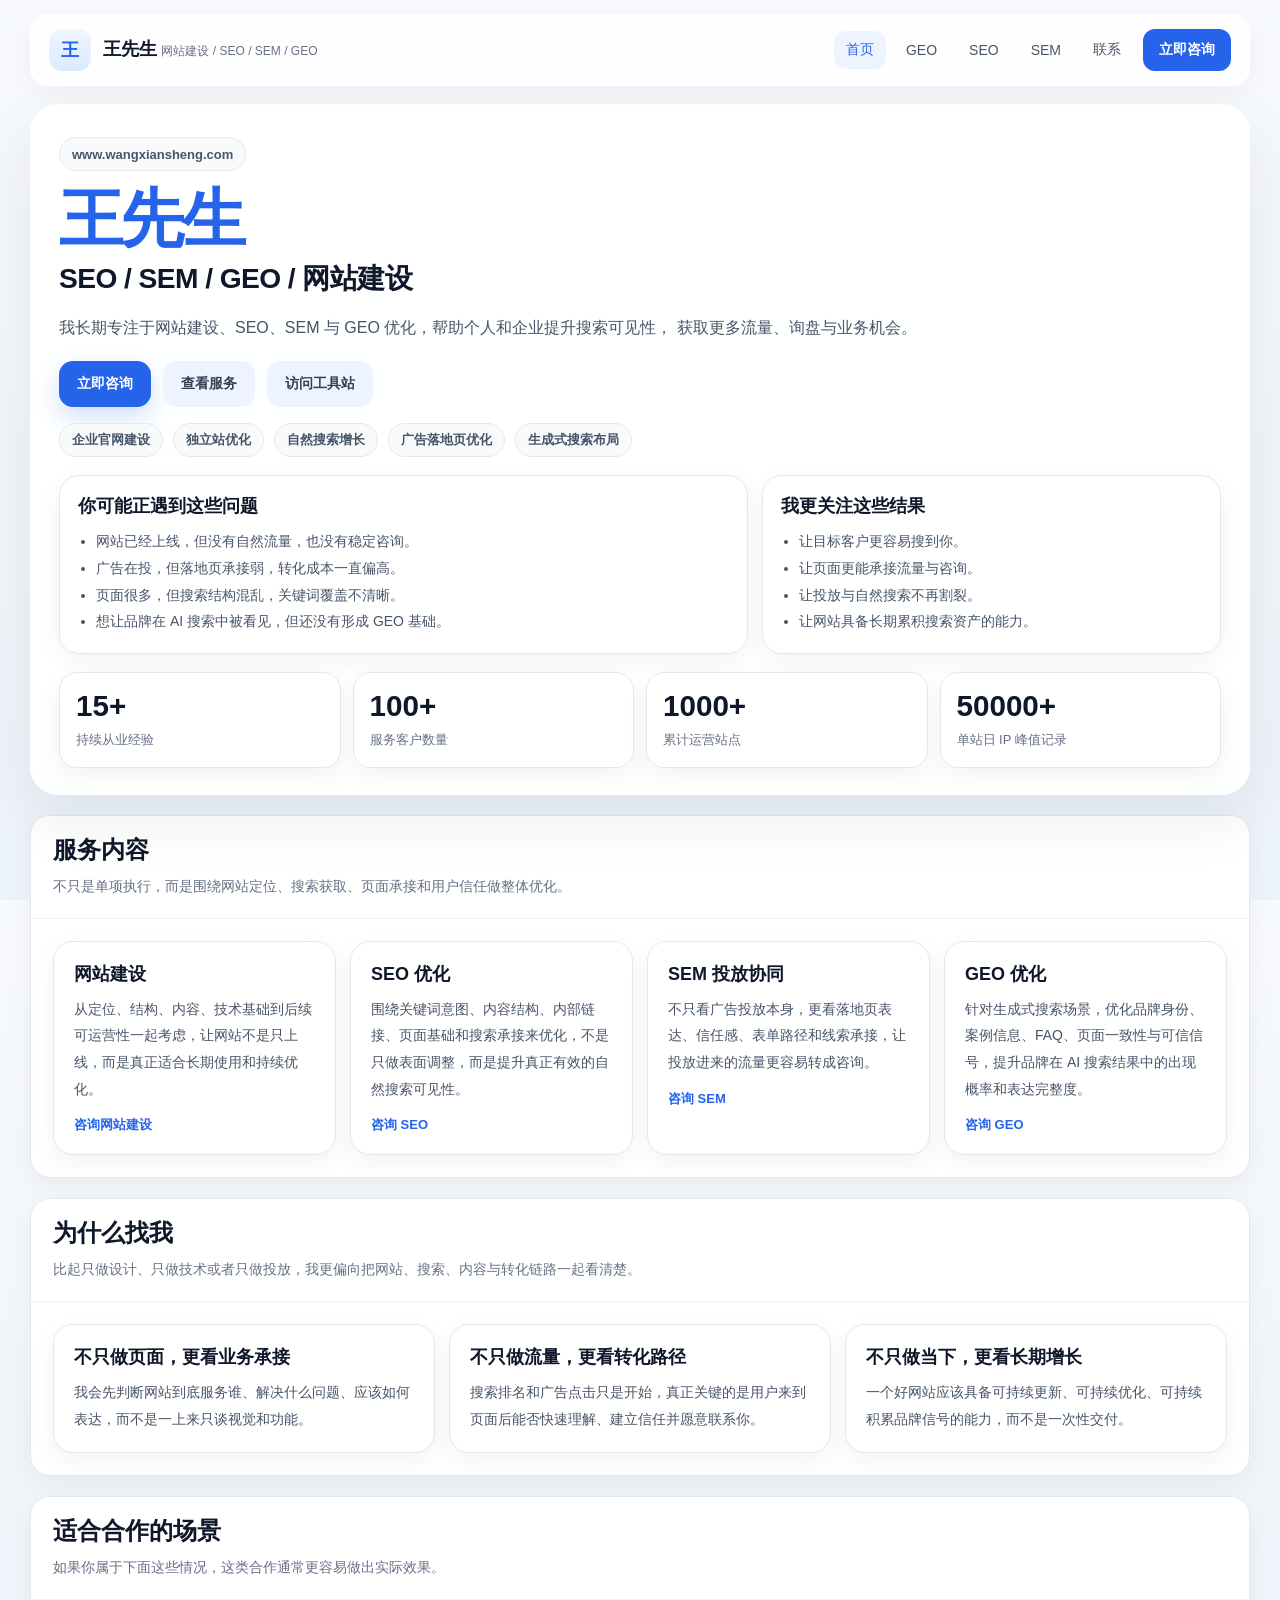
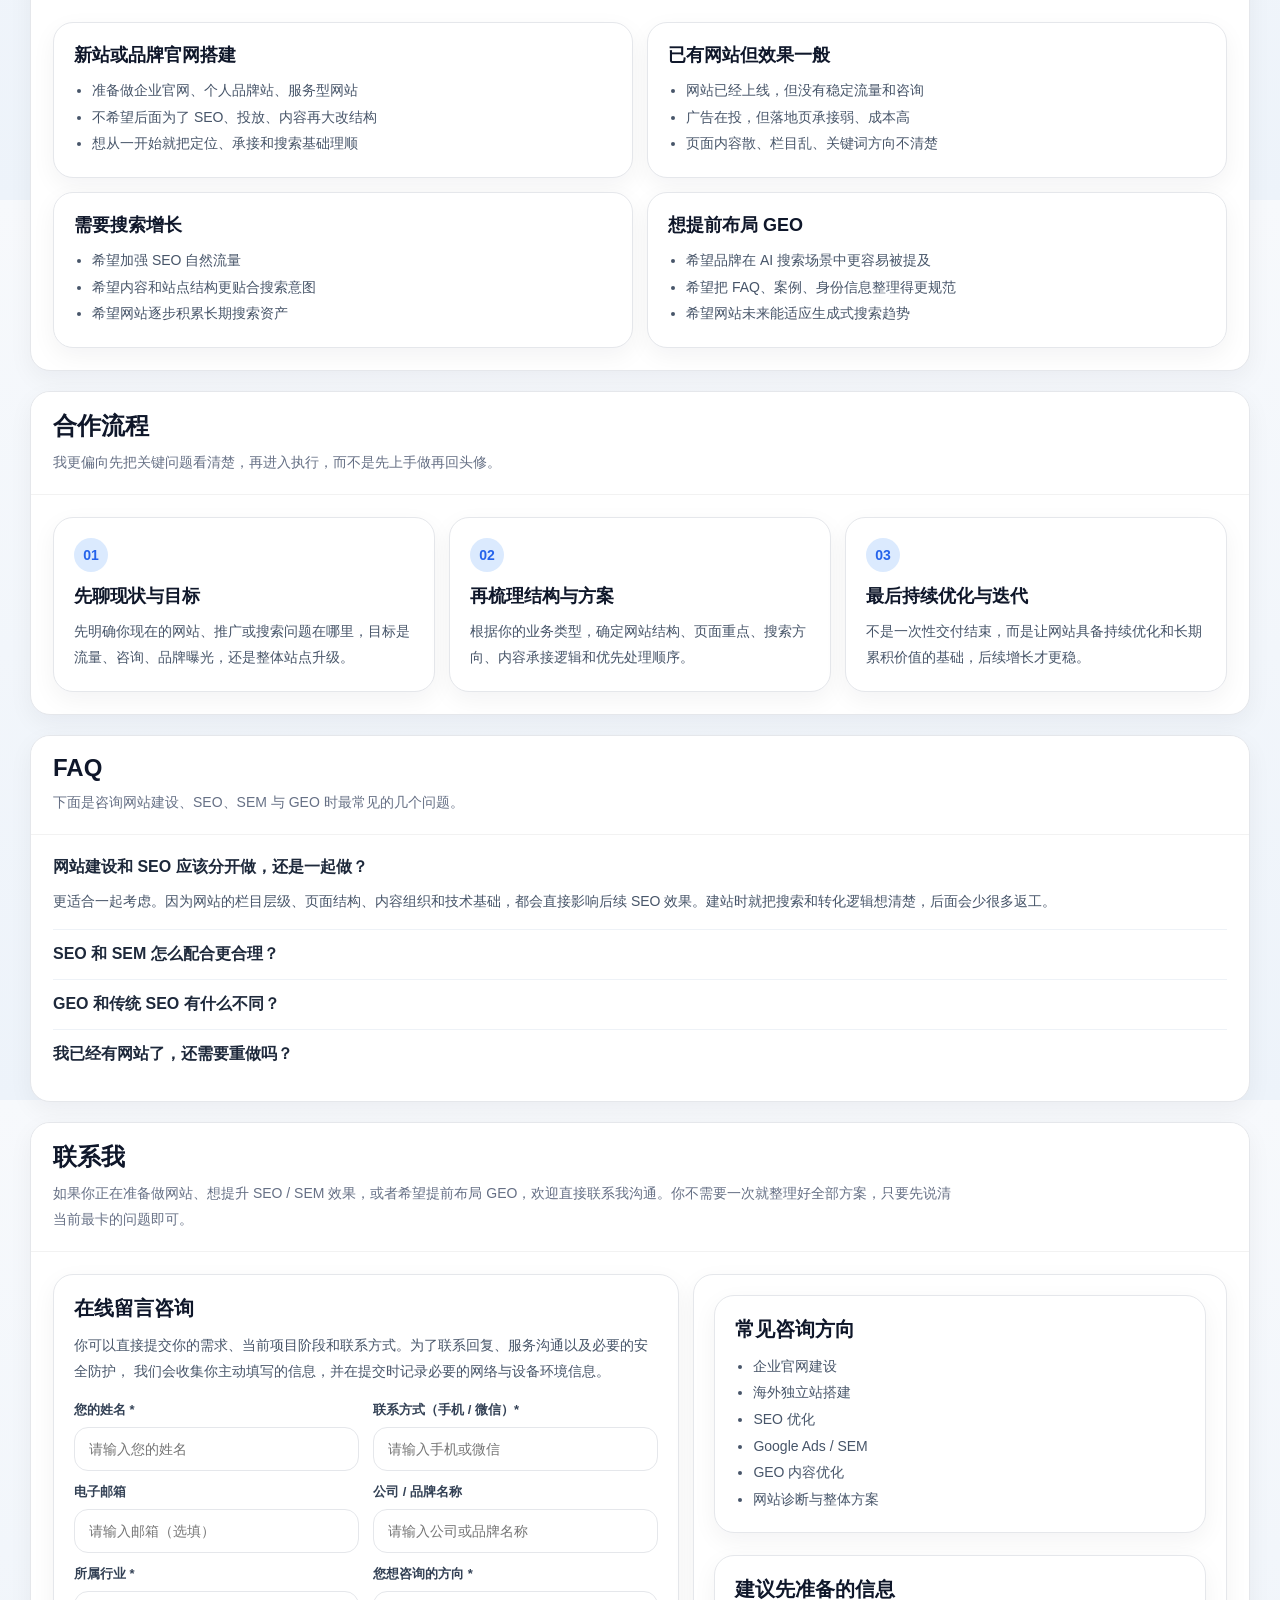
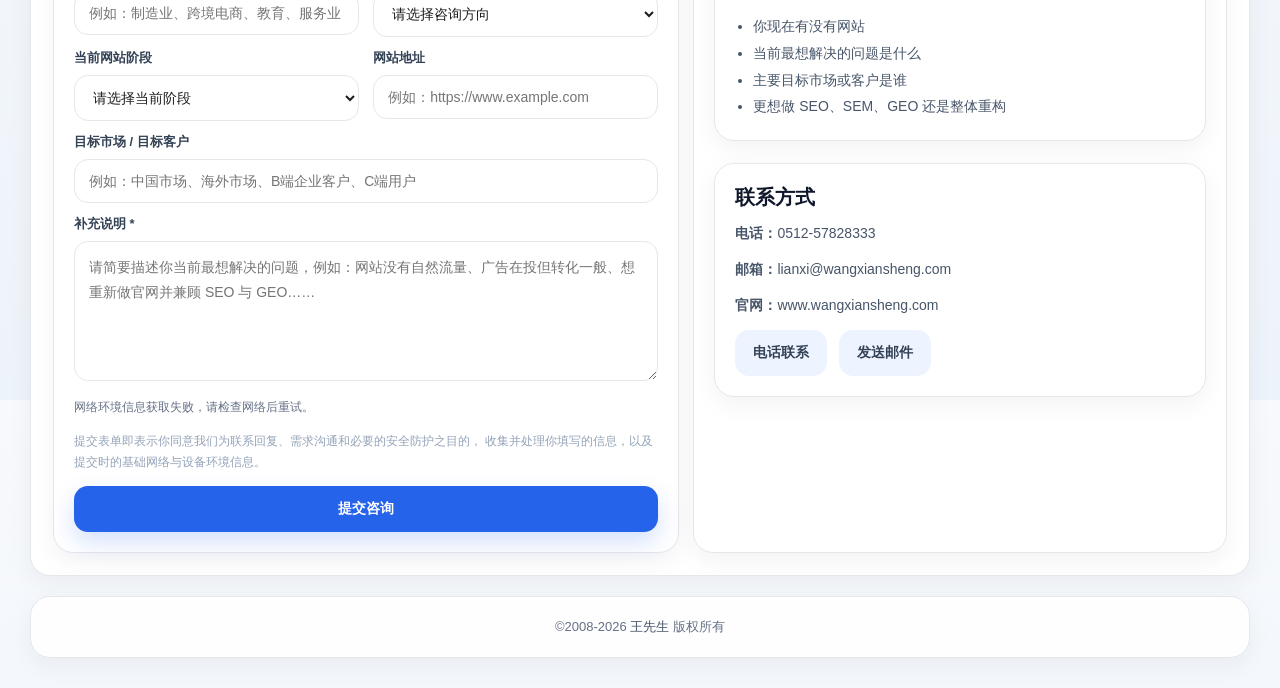
==== commit 8a457e9e: "Update index.html" ====
--- a/index.html
+++ b/index.html
@@ -144,9 +144,9 @@
   <div class="mobile-nav" id="mobileNav">
     <div class="mobile-nav-inner">
       <a href="/">首页</a>
-      <a href="/geo.html">GEO 页面</a>
-      <a href="/seo.html">SEO 页面</a>
-      <a href="/sem.html">SEM 页面</a>
+      <a href="/geo.html">GEO</a>
+      <a href="/seo.html">SEO</a>
+      <a href="/sem.html">SEM</a>
       <a href="/lianxi.html">联系我</a>
       <a href="/lianxi.html">立即咨询</a>
     </div>
--- a/static/style.css
+++ b/static/style.css
@@ -224,7 +224,7 @@
 body.page-geo .section-head h2{font-size:24px;color:#0f172a;margin-bottom:8px}
 body.page-geo .section-head p{max-width:900px;color:var(--sub);font-size:14px;line-height:1.85}
 body.page-geo .section-body{padding:22px}
-body.page-geo .mini-card, body.page-geo .cta-card{padding:18px}
+body.page-geo .mini-card, body.page-geo .cta-card{padding:20px}
 body.page-geo .mini-card p, body.page-geo .mini-card li, body.page-geo .cta-card p, body.page-geo .cta-card li{color:#475569;font-size:14px;line-height:1.9}
 body.page-geo .mini-card ul, body.page-geo .cta-card ul{padding-left:18px;margin-top:8px}
 body.page-geo .step-no{width:34px;height:34px;border-radius:999px;background:#dbeafe;color:var(--primary);font-size:14px;font-weight:800;display:inline-flex;align-items:center;justify-content:center;margin-bottom:12px}
@@ -639,7 +639,7 @@
       align-content: start;
     }
 body.page-home .mini-card{
-      padding: 18px;
+      padding: 20px;
     }
 body.page-home .mini-card h3{
       font-size: 18px;
@@ -914,7 +914,7 @@
 body.page-contact .contact-main, body.page-contact .contact-side{ padding:20px; }
 body.page-contact .contact-main h3, body.page-contact .contact-side h3, body.page-contact .mini-card h3{ font-size:20px; color:#0f172a; margin-bottom:10px; }
 body.page-contact .contact-main p, body.page-contact .contact-side p, body.page-contact .mini-card p, body.page-contact .mini-card li{ color:#475569; font-size:14px; line-height:1.9; }
-body.page-contact .mini-card{ padding:18px; }
+body.page-contact .mini-card{ padding:20px; }
 body.page-contact .mini-card ul{ padding-left:18px; margin-top:8px; }
 body.page-contact .contact-form{ margin-top:16px; display:grid; gap:12px; }
 body.page-contact .field{ display:flex; flex-direction:column; gap:8px; }
@@ -1009,7 +1009,7 @@
 body.page-sem .section-head h2{font-size:24px;color:#0f172a;margin-bottom:8px}
 body.page-sem .section-head p{max-width:900px;color:var(--sub);font-size:14px;line-height:1.85}
 body.page-sem .section-body{padding:22px}
-body.page-sem .mini-card, body.page-sem .cta-card{padding:18px}
+body.page-sem .mini-card, body.page-sem .cta-card{padding:20px}
 body.page-sem .mini-card p, body.page-sem .mini-card li, body.page-sem .cta-card p, body.page-sem .cta-card li{color:#475569;font-size:14px;line-height:1.9}
 body.page-sem .mini-card ul, body.page-sem .cta-card ul{padding-left:18px;margin-top:8px}
 body.page-sem .step-no{width:34px;height:34px;border-radius:999px;background:#dbeafe;color:var(--primary);font-size:14px;font-weight:800;display:inline-flex;align-items:center;justify-content:center;margin-bottom:12px}
@@ -1098,7 +1098,7 @@
 body.page-seo .section-head h2{font-size:24px;color:#0f172a;margin-bottom:8px}
 body.page-seo .section-head p{max-width:900px;color:var(--sub);font-size:14px;line-height:1.85}
 body.page-seo .section-body{padding:22px}
-body.page-seo .mini-card, body.page-seo .cta-card{padding:18px}
+body.page-seo .mini-card, body.page-seo .cta-card{padding:20px}
 body.page-seo .mini-card p, body.page-seo .mini-card li, body.page-seo .cta-card p, body.page-seo .cta-card li{color:#475569;font-size:14px;line-height:1.9}
 body.page-seo .mini-card ul, body.page-seo .cta-card ul{padding-left:18px;margin-top:8px}
 body.page-seo .step-no{width:34px;height:34px;border-radius:999px;background:#dbeafe;color:var(--primary);font-size:14px;font-weight:800;display:inline-flex;align-items:center;justify-content:center;margin-bottom:12px}
@@ -1130,5 +1130,8 @@
 body.page-seo .summary-list li{font-size:14px;line-height:1.85}
 }
 
+body.page-home .contact-side .mini-card + .mini-card{margin-top:22px;}
+body.page-contact .contact-side .mini-card + .mini-card{margin-top:22px;}
+
 /* utilities */
-.mt-14{margin-top:14px;}
+.mt-14{margin-top:22px;}
